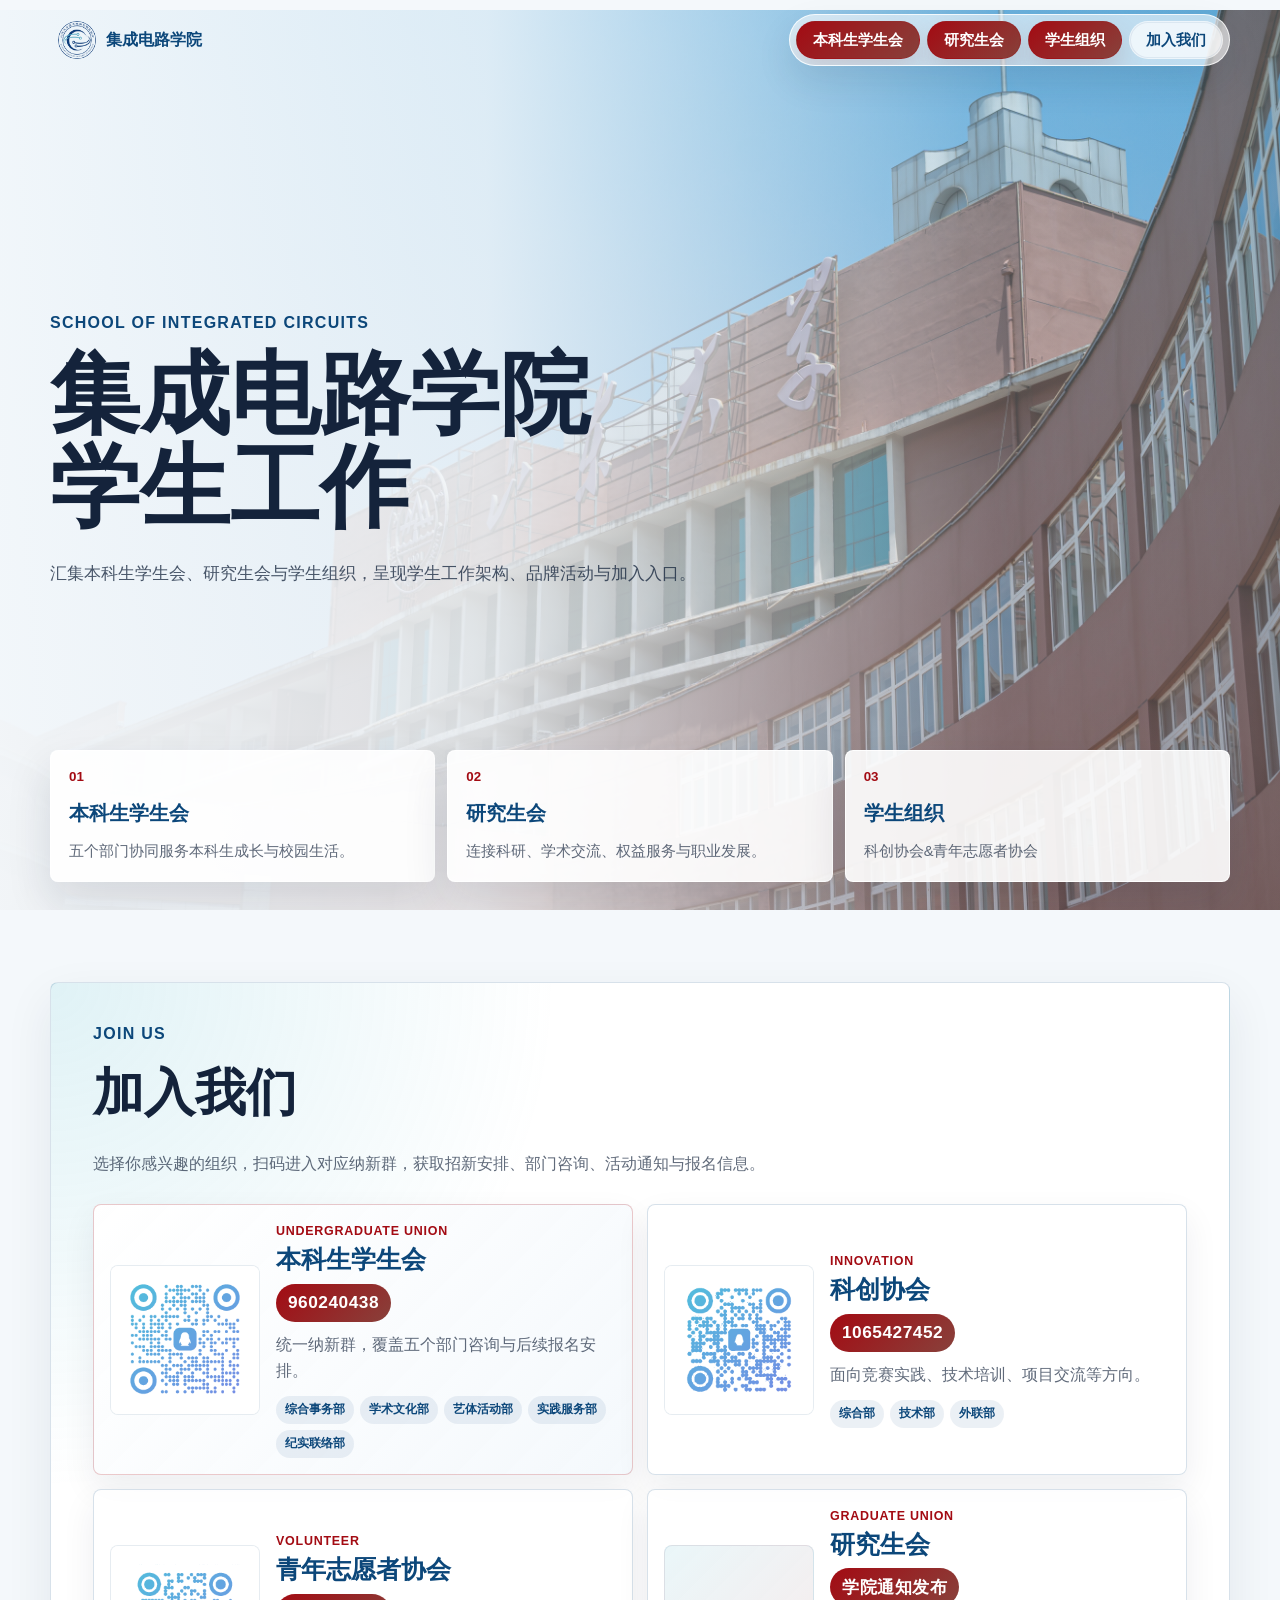
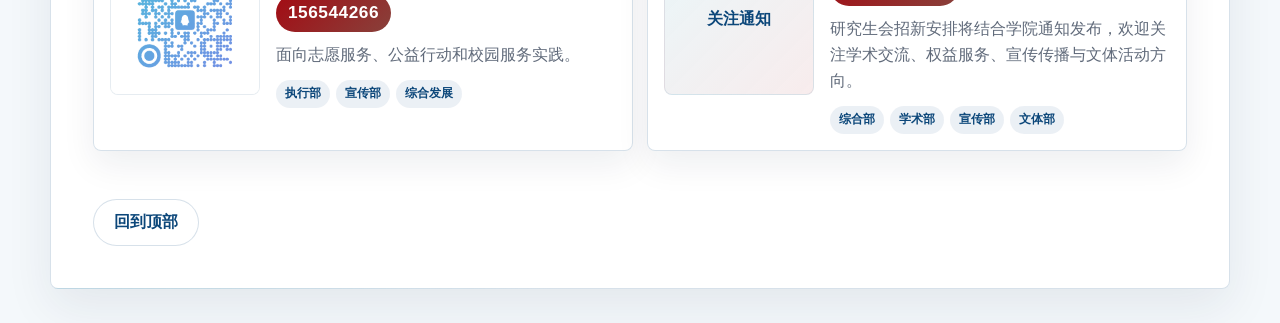
==== index.html @ ff814389 "Add files via upload" ====
<!doctype html>
<html lang="zh-CN">
<head>
  <meta charset="utf-8">
  <meta name="viewport" content="width=device-width, initial-scale=1">
  <title>集成电路学院学生工作</title>
  <meta name="description" content="山东大学集成电路学院学生工作展示门户">
  <script>
    if (new URLSearchParams(location.search).get("skipIntro") === "1") {
      document.documentElement.classList.add("skip-intro");
    }
  </script>
  <link rel="stylesheet" href="assets/site.css">
</head>
<body>
  <div class="intro-screen" aria-hidden="true">
    <div class="intro-mark">
      <img src="assets/union-emblem.png" alt="">
      <strong>集成电路学院学生工作</strong>
      <div class="scan-line"></div>
    </div>
  </div>

  <nav class="site-nav" aria-label="页面导航">
    <a class="brand" href="index.html">
      <img src="assets/union-emblem.png" alt="">
      <span>集成电路学院</span>
    </a>
    <div class="nav-links">
      <a href="undergraduate.html">本科生学生会</a>
      <a href="graduate.html">研究生会</a>
      <a href="organizations.html">学生组织</a>
      <a href="#join-home">加入我们</a>
    </div>
  </nav>

  <main>
    <section class="hero" id="top">
      <div class="hero-bg" aria-hidden="true">
        <img src="assets/hero-building.jpg" alt="">
      </div>
      <div class="hero-inner">
        <p class="intro-tag">School of Integrated Circuits</p>
        <h1 class="hero-title">
          <span>集成电路学院</span>
          <span>学生工作</span>
        </h1>
        <p class="hero-copy">汇集本科生学生会、研究生会与学生组织，呈现学生工作架构、品牌活动与加入入口。</p>
      </div>

      <div class="portal-grid portal-grid-three" aria-label="三个入口">
        <a class="portal-card" href="undergraduate.html">
          <small>01</small>
          <strong>本科生学生会</strong>
          <p>五个部门协同服务本科生成长与校园生活。</p>
        </a>
        <a class="portal-card" href="graduate.html">
          <small>02</small>
          <strong>研究生会</strong>
          <p>连接科研、学术交流、权益服务与职业发展。</p>
        </a>
        <a class="portal-card" href="organizations.html">
          <small>03</small>
          <strong>学生组织</strong>
          <p>科创协会&amp;青年志愿者协会</p>
        </a>
      </div>
    </section>

    <section class="section home-join" id="join-home">
      <div class="wide-panel join-hub">
        <div class="join-hub-head">
          <p class="intro-tag">Join Us</p>
          <h2>加入我们</h2>
          <p>选择你感兴趣的组织，扫码进入对应纳新群，获取招新安排、部门咨询、活动通知与报名信息。</p>
        </div>
        <div class="join-directory" aria-label="纳新入口">
          <article class="join-org-card featured">
            <div class="join-qr">
            <img src="assets/qr/undergraduate-union.png" alt="本科生学生会纳新群二维码">
            </div>
            <div class="join-info">
              <small>Undergraduate Union</small>
              <h3>本科生学生会</h3>
              <strong>960240438</strong>
              <p>统一纳新群，覆盖五个部门咨询与后续报名安排。</p>
              <div class="join-tags"><span>综合事务部</span><span>学术文化部</span><span>艺体活动部</span><span>实践服务部</span><span>纪实联络部</span></div>
            </div>
          </article>
          <article class="join-org-card">
            <div class="join-qr">
              <img src="assets/qr/innovation.png" alt="科创协会纳新群二维码">
            </div>
            <div class="join-info">
              <small>Innovation</small>
              <h3>科创协会</h3>
              <strong>1065427452</strong>
              <p>面向竞赛实践、技术培训、项目交流等方向。</p>
              <div class="join-tags"><span>综合部</span><span>技术部</span><span>外联部</span></div>
            </div>
          </article>
          <article class="join-org-card">
            <div class="join-qr">
              <img src="assets/qr/volunteer.png" alt="青志协纳新群二维码">
            </div>
            <div class="join-info">
              <small>Volunteer</small>
              <h3>青年志愿者协会</h3>
              <strong>156544266</strong>
              <p>面向志愿服务、公益行动和校园服务实践。</p>
              <div class="join-tags"><span>执行部</span><span>宣传部</span><span>综合发展</span></div>
            </div>
          </article>
          <article class="join-org-card pending">
            <div class="join-placeholder">关注通知</div>
            <div class="join-info">
              <small>Graduate Union</small>
              <h3>研究生会</h3>
              <strong>学院通知发布</strong>
              <p>研究生会招新安排将结合学院通知发布，欢迎关注学术交流、权益服务、宣传传播与文体活动方向。</p>
              <div class="join-tags"><span>综合部</span><span>学术部</span><span>宣传部</span><span>文体部</span></div>
            </div>
          </article>
          </div>
        <div class="button-row">
          <a class="button secondary" href="#top">回到顶部</a>
        </div>
      </div>
    </section>
  </main>

  <script src="assets/site.js"></script>
</body>
</html>
---- assets/site.css ----
:root {
  --bg: #f4f8fb;
  --text: #14233b;
  --muted: rgba(20, 35, 59, 0.68);
  --blue: #0c477a;
  --cyan: #51b7cc;
  --red: #a30b13;
  --brick: #88413b;
  --paper: rgba(255, 255, 255, 0.94);
  --line: rgba(12, 71, 122, 0.16);
  --shadow: 0 24px 70px rgba(20, 35, 59, 0.14);
}

* { box-sizing: border-box; }
html { scroll-behavior: smooth; }
body {
  margin: 0;
  background: var(--bg);
  color: var(--text);
  font-family: "Microsoft YaHei", "PingFang SC", Arial, sans-serif;
}
a { color: inherit; text-decoration: none; }
img { display: block; max-width: 100%; }
h1, h2, h3, p { margin-top: 0; }

.site-nav {
  position: sticky;
  top: 0;
  z-index: 20;
  display: flex;
  align-items: center;
  justify-content: space-between;
  gap: 18px;
  width: min(1180px, calc(100% - 36px));
  margin: 0 auto;
  padding: 14px 0;
}

.brand {
  display: inline-flex;
  align-items: center;
  gap: 10px;
  min-height: 48px;
  border-radius: 999px;
  padding: 6px 12px 6px 8px;
  font-weight: 900;
  color: var(--blue);
  transition: transform 0.24s ease, background 0.24s ease;
}

.brand:hover {
  transform: translateY(-1px);
  background: rgba(255, 255, 255, 0.62);
}

.brand img {
  width: 38px;
  height: 38px;
  object-fit: contain;
  border-radius: 50%;
}

.nav-links {
  display: flex;
  align-items: center;
  gap: 7px;
  overflow-x: auto;
  border-radius: 999px;
  padding: 6px;
  background: rgba(255, 255, 255, 0.58);
  border: 1px solid rgba(255, 255, 255, 0.78);
  box-shadow: 0 16px 36px rgba(20, 35, 59, 0.1);
}

.nav-links a {
  min-height: 38px;
  display: inline-flex;
  align-items: center;
  justify-content: center;
  border: 1px solid transparent;
  border-radius: 999px;
  padding: 8px 16px;
  background: rgba(255, 255, 255, 0.72);
  color: var(--blue);
  font-size: 0.92rem;
  font-weight: 900;
  white-space: nowrap;
  box-shadow: inset 0 0 0 1px rgba(12, 71, 122, 0.08);
  transition: transform 0.22s ease, box-shadow 0.22s ease, background 0.22s ease, color 0.22s ease;
}

.nav-links a:nth-child(-n + 3) {
  background: linear-gradient(135deg, var(--red), var(--brick));
  border-color: rgba(163, 11, 19, 0.24);
  color: white;
  box-shadow: 0 12px 24px rgba(136, 65, 59, 0.18);
}

.nav-links a:hover {
  transform: translateY(-2px);
  background: white;
  box-shadow: 0 14px 28px rgba(12, 71, 122, 0.16);
}

.nav-links a:nth-child(-n + 3):hover,
.nav-links a[aria-current="page"] {
  color: white;
  background: linear-gradient(135deg, #b20d16, var(--brick));
  box-shadow: 0 16px 30px rgba(136, 65, 59, 0.28);
}

.nav-links a:active,
.portal-card:active,
.button:active,
.back-home:active {
  transform: translateY(0) scale(0.98);
}

.hero {
  min-height: 100vh;
  position: relative;
  overflow: hidden;
  display: flex;
  align-items: stretch;
  margin-top: -70px;
  padding-top: 70px;
  background: #dbeef8;
}

.hero-bg {
  position: absolute;
  inset: 0;
}

.hero-bg::after {
  content: "";
  position: absolute;
  inset: 0;
  background:
    linear-gradient(90deg, rgba(244, 248, 251, 0.98) 0%, rgba(244, 248, 251, 0.86) 38%, rgba(244, 248, 251, 0.22) 78%),
    linear-gradient(180deg, rgba(81, 183, 204, 0.14), rgba(136, 65, 59, 0.22));
}

.hero-bg img {
  width: 100%;
  height: 100%;
  object-fit: cover;
  object-position: center right;
}

.hero-inner {
  width: min(1180px, calc(100% - 36px));
  margin: 0 auto;
  position: relative;
  z-index: 2;
  display: grid;
  align-content: center;
  padding: 78px 0 130px;
}

.intro-tag {
  margin-bottom: 16px;
  color: var(--blue);
  font-weight: 900;
  letter-spacing: 0.08em;
  text-transform: uppercase;
}

.hero-title {
  max-width: 880px;
  margin-bottom: 24px;
  font-size: clamp(3rem, 7vw, 6.8rem);
  line-height: 1.04;
  letter-spacing: 0;
}

.hero-title span { display: block; }

.hero-copy {
  max-width: 650px;
  margin-bottom: 34px;
  color: rgba(20, 35, 59, 0.76);
  font-size: 1.08rem;
  line-height: 1.85;
}

.portal-grid {
  position: absolute;
  left: 50%;
  bottom: 28px;
  z-index: 4;
  width: min(1180px, calc(100% - 36px));
  transform: translateX(-50%);
  display: grid;
  grid-template-columns: repeat(4, minmax(0, 1fr));
  gap: 12px;
}

.portal-grid-three {
  grid-template-columns: repeat(3, minmax(0, 1fr));
}

.portal-card {
  min-height: 132px;
  display: grid;
  align-content: space-between;
  border-radius: 8px;
  padding: 18px;
  background: rgba(255, 255, 255, 0.9);
  border: 1px solid rgba(255, 255, 255, 0.94);
  box-shadow: 0 20px 46px rgba(20, 35, 59, 0.12);
  transition: transform 0.26s ease, box-shadow 0.26s ease, background 0.26s ease, border-color 0.26s ease;
}

.portal-card:hover {
  transform: translateY(-5px);
  background: white;
  border-color: rgba(163, 11, 19, 0.18);
  box-shadow: 0 26px 58px rgba(12, 71, 122, 0.18);
}

.portal-card small {
  color: var(--red);
  font-weight: 900;
}

.portal-card strong {
  display: block;
  margin: 10px 0 8px;
  color: var(--blue);
  font-size: 1.25rem;
}

.portal-card p {
  margin: 0;
  color: var(--muted);
  font-size: 0.92rem;
  line-height: 1.55;
}

.intro-screen {
  position: fixed;
  inset: 0;
  z-index: 50;
  display: grid;
  place-items: center;
  background: #0d223b;
  color: white;
  animation: introOut 0.72s ease 1.72s forwards;
}

.intro-mark {
  display: grid;
  justify-items: center;
  gap: 18px;
  animation: introRise 1.35s cubic-bezier(.2, .8, .2, 1) both;
}

.intro-mark img {
  width: 86px;
  height: 86px;
  object-fit: contain;
  border-radius: 50%;
  background: white;
}

.intro-mark strong {
  font-size: clamp(1.7rem, 5vw, 3rem);
  letter-spacing: 0;
}

.scan-line {
  width: min(420px, 70vw);
  height: 2px;
  overflow: hidden;
  background: rgba(255, 255, 255, 0.14);
}

.scan-line::after {
  content: "";
  display: block;
  width: 42%;
  height: 100%;
  background: linear-gradient(90deg, transparent, var(--cyan), transparent);
  animation: scan 1.08s ease-in-out infinite;
}

.skip-intro .intro-screen {
  display: none;
}

.page-actions {
  margin-bottom: 24px;
}

.back-home {
  min-height: 42px;
  display: inline-flex;
  align-items: center;
  justify-content: center;
  border-radius: 999px;
  padding: 10px 18px;
  background: linear-gradient(135deg, var(--red), var(--brick));
  color: white;
  font-weight: 900;
  box-shadow: 0 16px 32px rgba(136, 65, 59, 0.2);
  transition: transform 0.22s ease, box-shadow 0.22s ease;
}

.back-home:hover {
  transform: translateY(-2px);
  box-shadow: 0 18px 36px rgba(136, 65, 59, 0.28);
}

@keyframes introRise {
  from { opacity: 0; transform: translateY(18px) scale(0.98); }
  to { opacity: 1; transform: translateY(0) scale(1); }
}

@keyframes introOut {
  to { opacity: 0; visibility: hidden; pointer-events: none; }
}

@keyframes scan {
  from { transform: translateX(-100%); }
  to { transform: translateX(260%); }
}

.page-hero {
  width: min(1180px, calc(100% - 36px));
  margin: 38px auto 0;
  padding: 70px 0 44px;
}

.page-hero h1 {
  max-width: 900px;
  margin-bottom: 18px;
  font-size: clamp(2.5rem, 6vw, 5.2rem);
  line-height: 1.08;
}

.page-hero p {
  max-width: 760px;
  color: var(--muted);
  font-size: 1.08rem;
  line-height: 1.85;
}

.section {
  width: min(1180px, calc(100% - 36px));
  margin: 0 auto;
  padding: 34px 0;
}

.section h2 {
  margin-bottom: 22px;
  font-size: clamp(1.8rem, 4vw, 3.2rem);
}

.card-grid {
  display: grid;
  grid-template-columns: repeat(3, minmax(0, 1fr));
  gap: 16px;
}

.info-card, .wide-panel {
  border-radius: 8px;
  border: 1px solid var(--line);
  background: var(--paper);
  box-shadow: 0 18px 48px rgba(20, 35, 59, 0.08);
}

.info-card {
  min-height: 180px;
  padding: 22px;
}

.info-card small {
  color: var(--red);
  font-weight: 900;
}

.info-card h3 {
  margin: 10px 0 12px;
  color: var(--blue);
  font-size: 1.35rem;
}

.info-card p {
  margin-bottom: 0;
  color: var(--muted);
  line-height: 1.75;
}

.wide-panel {
  padding: clamp(24px, 4vw, 42px);
}

.home-join {
  scroll-margin-top: 86px;
  padding-top: 72px;
}

.home-join .wide-panel {
  background:
    radial-gradient(circle at top left, rgba(81, 183, 204, 0.18), transparent 34%),
    var(--paper);
}

.join-card-list {
  margin-top: 22px;
  display: grid;
  grid-template-columns: repeat(3, minmax(0, 1fr));
  gap: 12px;
}

.mini-join-card {
  min-height: 116px;
  display: grid;
  gap: 7px;
  border-radius: 8px;
  padding: 16px;
  background: rgba(255, 255, 255, 0.72);
  border: 1px solid var(--line);
}

.mini-join-card small {
  color: var(--red);
  font-weight: 900;
}

.mini-join-card strong {
  color: var(--blue);
  font-size: 1.32rem;
}

.mini-join-card span {
  color: var(--muted);
  line-height: 1.55;
}

.film-placeholder {
  margin-top: 18px;
  padding: 38px 18px;
  border-radius: 8px;
  background:
    radial-gradient(circle, rgba(255,255,255,.92) 0 4px, transparent 4.5px) 0 12px / 28px 16px repeat-x,
    radial-gradient(circle, rgba(255,255,255,.92) 0 4px, transparent 4.5px) 0 calc(100% - 12px) / 28px 16px repeat-x,
    #111827;
  display: grid;
  grid-template-columns: repeat(3, minmax(0, 1fr));
  gap: 14px;
}

.film-frame {
  aspect-ratio: 4 / 3;
  border-radius: 6px;
  border: 5px solid white;
  background:
    linear-gradient(135deg, rgba(81, 183, 204, .28), rgba(163, 11, 19, .18)),
    #dceaf2;
  display: grid;
  place-items: center;
  color: var(--blue);
  font-weight: 900;
}

.join-layout {
  display: grid;
  grid-template-columns: minmax(0, 1fr) 320px;
  gap: 24px;
  align-items: center;
}

.qr-stack {
  display: grid;
  grid-template-columns: 1fr;
  gap: 12px;
}

.qr-stack .qr-box {
  padding: 14px;
}

.qr-stack .qr-box img {
  max-height: 190px;
}

.join-hub {
  display: grid;
  gap: 26px;
  background:
    radial-gradient(circle at top left, rgba(81, 183, 204, 0.2), transparent 34%),
    radial-gradient(circle at bottom right, rgba(163, 11, 19, 0.08), transparent 30%),
    var(--paper);
}

.join-hub-head {
  max-width: 780px;
}

.join-hub-head p:last-child {
  margin-bottom: 0;
  color: var(--muted);
  line-height: 1.78;
}

.join-directory {
  display: grid;
  grid-template-columns: repeat(2, minmax(0, 1fr));
  gap: 14px;
}

.join-org-card {
  display: grid;
  grid-template-columns: 150px minmax(0, 1fr);
  gap: 16px;
  align-items: center;
  min-height: 198px;
  border-radius: 8px;
  padding: 16px;
  background: rgba(255, 255, 255, 0.78);
  border: 1px solid var(--line);
  box-shadow: 0 14px 34px rgba(20, 35, 59, 0.07);
  transition: transform 0.24s ease, box-shadow 0.24s ease, border-color 0.24s ease, background 0.24s ease;
}

.join-org-card:hover {
  transform: translateY(-3px);
  background: white;
  border-color: rgba(81, 183, 204, 0.35);
  box-shadow: 0 22px 46px rgba(12, 71, 122, 0.13);
}

.join-org-card.featured {
  background:
    linear-gradient(135deg, rgba(255, 255, 255, 0.92), rgba(243, 248, 252, 0.86)),
    white;
  border-color: rgba(163, 11, 19, 0.22);
}

.join-qr,
.join-placeholder {
  width: 150px;
  aspect-ratio: 1;
  display: grid;
  place-items: center;
  border-radius: 8px;
  background: white;
  border: 1px solid rgba(12, 71, 122, 0.1);
  overflow: hidden;
}

.join-qr img {
  width: 100%;
  height: 100%;
  object-fit: contain;
}

.join-placeholder {
  color: var(--blue);
  font-weight: 900;
  background:
    linear-gradient(135deg, rgba(81, 183, 204, 0.12), rgba(163, 11, 19, 0.08)),
    white;
}

.join-info {
  min-width: 0;
}

.join-info small {
  color: var(--red);
  font-size: 0.78rem;
  font-weight: 900;
  letter-spacing: 0.06em;
  text-transform: uppercase;
}

.join-info h3 {
  margin: 6px 0 8px;
  color: var(--blue);
  font-size: clamp(1.2rem, 2vw, 1.55rem);
  line-height: 1.22;
}

.join-info strong {
  display: inline-flex;
  align-items: center;
  min-height: 38px;
  margin-bottom: 10px;
  border-radius: 999px;
  padding: 7px 12px;
  background: linear-gradient(135deg, var(--red), var(--brick));
  color: white;
  font-size: 1.08rem;
  letter-spacing: 0.03em;
}

.join-info p {
  margin-bottom: 12px;
  color: var(--muted);
  line-height: 1.62;
}

.join-tags {
  display: flex;
  flex-wrap: wrap;
  gap: 6px;
}

.join-tags span {
  min-height: 28px;
  display: inline-flex;
  align-items: center;
  border-radius: 999px;
  padding: 5px 9px;
  background: rgba(12, 71, 122, 0.08);
  color: var(--blue);
  font-size: 0.78rem;
  font-weight: 900;
}

.sub-join {
  display: grid;
  grid-template-columns: minmax(0, 1fr) 260px;
  gap: 24px;
  align-items: center;
  background:
    radial-gradient(circle at top right, rgba(163, 11, 19, 0.09), transparent 35%),
    var(--paper);
}

.qr-box {
  padding: 18px;
  border-radius: 8px;
  background: white;
  border: 1px solid var(--line);
  text-align: center;
}

.qr-box img {
  width: 100%;
  aspect-ratio: 1;
  object-fit: contain;
}

.qr-box.compact {
  max-width: 260px;
  justify-self: end;
}

.placeholder-join {
  min-height: 180px;
  border-radius: 8px;
  border: 1px dashed rgba(12, 71, 122, 0.28);
  background:
    linear-gradient(135deg, rgba(81, 183, 204, 0.14), rgba(163, 11, 19, 0.09)),
    rgba(255, 255, 255, 0.72);
  display: grid;
  place-items: center;
  color: var(--blue);
  text-align: center;
  font-size: 1.22rem;
  font-weight: 900;
  line-height: 1.7;
}

.button-row {
  margin-top: 22px;
  display: flex;
  flex-wrap: wrap;
  gap: 12px;
}

.button {
  min-height: 46px;
  display: inline-flex;
  align-items: center;
  justify-content: center;
  border-radius: 999px;
  padding: 12px 20px;
  background: linear-gradient(135deg, var(--red), var(--brick));
  color: white;
  font-weight: 900;
  box-shadow: 0 16px 32px rgba(136, 65, 59, 0.24);
  transition: transform 0.22s ease, box-shadow 0.22s ease, background 0.22s ease;
}

.button:hover {
  transform: translateY(-2px);
  box-shadow: 0 20px 38px rgba(136, 65, 59, 0.28);
}

.button.secondary {
  background: white;
  color: var(--blue);
  border: 1px solid var(--line);
  box-shadow: none;
}

.dept-stack {
  display: grid;
  gap: 22px;
}

.department-detail {
  content-visibility: auto;
  contain-intrinsic-size: 560px;
  display: grid;
  grid-template-columns: minmax(0, 0.92fr) minmax(340px, 1fr);
  gap: clamp(20px, 3vw, 32px);
  align-items: center;
  border-radius: 8px;
  border: 1px solid var(--line);
  background:
    linear-gradient(135deg, rgba(255, 255, 255, 0.96), rgba(244, 248, 251, 0.88)),
    var(--paper);
  box-shadow: 0 20px 52px rgba(20, 35, 59, 0.08);
  padding: clamp(22px, 4vw, 36px);
}

.detail-copy small,
.org-body small {
  color: var(--red);
  font-weight: 900;
  letter-spacing: 0.06em;
  text-transform: uppercase;
}

.detail-copy h3,
.org-body h3 {
  margin: 10px 0 14px;
  color: var(--blue);
  font-size: clamp(1.8rem, 3vw, 2.6rem);
  line-height: 1.14;
}

.lead-text {
  color: var(--red);
  font-weight: 900;
  line-height: 1.7;
}

.detail-copy p,
.org-body p,
.org-section-list p {
  color: var(--muted);
  line-height: 1.78;
}

.tag-row {
  display: flex;
  flex-wrap: wrap;
  gap: 8px;
  margin-top: 18px;
}

.tag-row span {
  display: inline-flex;
  align-items: center;
  min-height: 34px;
  border-radius: 999px;
  padding: 6px 12px;
  background: rgba(12, 71, 122, 0.08);
  color: var(--blue);
  font-size: 0.88rem;
  font-weight: 900;
}

.quick-dept-nav {
  position: sticky;
  top: 82px;
  z-index: 12;
  display: flex;
  gap: 10px;
  overflow-x: auto;
  margin-bottom: 24px;
  border-radius: 999px;
  padding: 8px;
  background: rgba(255, 255, 255, 0.74);
  border: 1px solid rgba(255, 255, 255, 0.9);
  box-shadow: 0 14px 32px rgba(20, 35, 59, 0.08);
}

.quick-dept-nav a {
  min-height: 38px;
  display: inline-flex;
  align-items: center;
  justify-content: center;
  flex: 0 0 auto;
  border-radius: 999px;
  padding: 8px 15px;
  color: var(--blue);
  background: white;
  border: 1px solid var(--line);
  font-weight: 900;
  transition: transform 0.22s ease, color 0.22s ease, background 0.22s ease, box-shadow 0.22s ease;
}

.quick-dept-nav a:hover {
  transform: translateY(-2px);
  color: white;
  background: linear-gradient(135deg, var(--red), var(--brick));
  box-shadow: 0 14px 28px rgba(136, 65, 59, 0.2);
}

.undergrad-stack {
  gap: 28px;
}

.undergrad-dept {
  grid-template-columns: minmax(280px, 0.78fr) minmax(0, 1.22fr);
  scroll-margin-top: 140px;
}

.filmstrip {
  position: relative;
  overflow: hidden;
  min-height: 306px;
  border-radius: 8px;
  padding: 34px 0;
  background:
    radial-gradient(circle, rgba(255, 255, 255, 0.95) 0 4px, transparent 4.6px) 10px 12px / 30px 16px repeat-x,
    radial-gradient(circle, rgba(255, 255, 255, 0.95) 0 4px, transparent 4.6px) 10px calc(100% - 12px) / 30px 16px repeat-x,
    linear-gradient(135deg, #111827, #1f2937);
  box-shadow: inset 0 0 0 1px rgba(255, 255, 255, 0.08), 0 18px 42px rgba(20, 35, 59, 0.14);
}

.filmstrip::after {
  content: "";
  position: absolute;
  inset: 24px 0;
  pointer-events: none;
  background:
    linear-gradient(90deg, rgba(17, 24, 39, 0.96), transparent 12%, transparent 88%, rgba(17, 24, 39, 0.96)),
    linear-gradient(180deg, rgba(255, 255, 255, 0.08), transparent 22%, transparent 78%, rgba(0, 0, 0, 0.18));
}

.filmstrip:hover {
  box-shadow: inset 0 0 0 1px rgba(81, 183, 204, 0.22), 0 24px 56px rgba(12, 71, 122, 0.2);
}

.film-reel {
  display: flex;
  gap: 16px;
  align-items: center;
  will-change: transform;
  transition: transform 0.72s cubic-bezier(0.22, 1, 0.36, 1);
}

.film-reel.no-transition {
  transition: none;
}

.film-slide {
  flex: 0 0 clamp(230px, 34vw, 390px);
  height: 236px;
  margin: 0;
  border-radius: 6px;
  padding: 8px;
  background: white;
  box-shadow: 0 12px 26px rgba(0, 0, 0, 0.28);
  transform: translateY(0) scale(1);
  transition: transform 0.34s ease, filter 0.34s ease, box-shadow 0.34s ease;
}

.film-slide img {
  width: 100%;
  height: 100%;
  border-radius: 4px;
  object-fit: cover;
}

.filmstrip:hover .film-slide {
  filter: saturate(0.96) brightness(0.9);
}

.filmstrip:hover .film-slide:hover {
  position: relative;
  z-index: 2;
  transform: translateY(-8px) scale(1.025);
  filter: saturate(1.08) brightness(1.04);
  box-shadow: 0 18px 34px rgba(0, 0, 0, 0.36);
}

.photo-carousel {
  --slide-width: min(68%, 430px);
  --reel-a: #183d56;
  --reel-b: #285f70;
  --reel-glow: rgba(81, 183, 204, 0.2);
  --reel-hole: rgba(246, 251, 252, 0.9);
  min-width: 0;
  align-self: center;
  position: relative;
  border-radius: 8px;
  background:
    radial-gradient(circle at top left, var(--reel-glow), transparent 34%),
    linear-gradient(90deg, rgba(255, 255, 255, 0.1), transparent 18%, transparent 82%, rgba(255, 255, 255, 0.1)),
    linear-gradient(135deg, var(--reel-a), var(--reel-b));
  border: 1px solid rgba(12, 71, 122, 0.14);
  box-shadow:
    inset 0 0 0 1px rgba(255, 255, 255, 0.14),
    0 18px 44px rgba(20, 35, 59, 0.14);
  overflow: hidden;
  perspective: 1200px;
  touch-action: pan-y;
  contain: layout paint;
}

.graduate-carousel {
  --slide-width: min(70%, 440px);
}

.graduate-carousel-blue {
  --reel-a: #1f4562;
  --reel-b: #56758a;
  --reel-glow: rgba(181, 218, 229, 0.22);
}

.graduate-carousel-cyan {
  --reel-a: #1d4f63;
  --reel-b: #4b8b92;
  --reel-glow: rgba(122, 211, 218, 0.2);
}

.graduate-carousel-rose {
  --reel-a: #4b3a4a;
  --reel-b: #8a6870;
  --reel-glow: rgba(190, 141, 153, 0.22);
}

.graduate-carousel-red {
  --reel-a: #55373a;
  --reel-b: #8d5c58;
  --reel-glow: rgba(185, 110, 105, 0.2);
}

.organization-stack {
  gap: 28px;
}

.organization-dept {
  grid-template-columns: minmax(300px, 0.86fr) minmax(0, 1.14fr);
  scroll-margin-top: 140px;
}

.organization-carousel {
  --slide-width: min(70%, 420px);
}

.organization-carousel-innovation {
  --reel-a: #1f4b5c;
  --reel-b: #557987;
  --reel-glow: rgba(96, 205, 217, 0.2);
}

.organization-carousel-volunteer {
  --reel-a: #294863;
  --reel-b: #5a7e8b;
  --reel-glow: rgba(120, 202, 216, 0.2);
}

.photo-carousel::before,
.photo-carousel::after {
  content: "";
  position: absolute;
  left: 0;
  right: 0;
  height: 18px;
  z-index: 3;
  pointer-events: none;
  background:
    radial-gradient(circle, var(--reel-hole) 0 4px, transparent 4.5px) 0 50% / 28px 16px repeat-x,
    linear-gradient(90deg, rgba(255, 255, 255, 0.12), rgba(255, 255, 255, 0.04));
  opacity: 0.82;
}

.photo-carousel::before {
  top: 10px;
}

.photo-carousel::after {
  bottom: 10px;
}

.carousel-track {
  display: grid;
  grid-template-areas: "stage";
  place-items: center;
  padding: 52px 18px;
  overflow: hidden;
  cursor: default;
  touch-action: pan-y;
  user-select: none;
  background:
    linear-gradient(180deg, rgba(255, 255, 255, 0.11), transparent 22%, transparent 78%, rgba(0, 0, 0, 0.08));
}

.carousel-track::before {
  content: "";
  grid-area: stage;
  width: var(--slide-width);
  aspect-ratio: 4 / 3;
  pointer-events: none;
}

.photo-carousel:hover .carousel-track {
  cursor: ew-resize;
}

.slide {
  grid-area: stage;
  width: var(--slide-width);
  aspect-ratio: 4 / 3;
  overflow: hidden;
  border-radius: 6px;
  background: #dceaf2;
  border: 5px solid rgba(255, 255, 255, 0.9);
  box-shadow:
    0 10px 20px rgba(20, 35, 59, 0.22),
    inset 0 0 0 1px rgba(0, 0, 0, 0.1);
  opacity: 0;
  pointer-events: none;
  visibility: hidden;
  transform: translateY(10px) scale(0.78);
  transition: transform 0.46s ease, box-shadow 0.46s ease, opacity 0.46s ease, visibility 0.46s ease;
  touch-action: pan-y;
  will-change: transform, opacity;
  backface-visibility: hidden;
  contain: paint;
}

.slide img {
  width: 100%;
  height: 100%;
  object-fit: cover;
  transform: scale(1.01);
  transition: transform 0.65s ease;
}

.org-text-slide,
.org-qr-slide {
  display: grid;
  place-items: center;
  align-content: center;
  gap: 12px;
  padding: 28px;
  text-align: center;
  background:
    radial-gradient(circle at top left, rgba(81, 183, 204, 0.18), transparent 34%),
    linear-gradient(135deg, #f8fcfd, #eef6f8);
  color: var(--text);
}

.org-text-slide strong,
.org-qr-slide strong {
  color: var(--blue);
  font-size: clamp(1.35rem, 2.5vw, 2rem);
  line-height: 1.2;
}

.org-text-slide span {
  max-width: 320px;
  color: var(--muted);
  line-height: 1.7;
}

.org-qr-slide img {
  width: min(62%, 220px);
  height: auto;
  aspect-ratio: 1;
  object-fit: contain;
  padding: 8px;
  border-radius: 8px;
  background: white;
  border: 1px solid rgba(12, 71, 122, 0.08);
  transform: none;
}

.org-qr-slide span {
  display: inline-flex;
  align-items: center;
  min-height: 36px;
  border-radius: 999px;
  padding: 7px 13px;
  background: linear-gradient(135deg, var(--red), var(--brick));
  color: white;
  font-weight: 900;
}

.slide.is-neighbor {
  opacity: 0.68;
  pointer-events: auto;
  visibility: visible;
  z-index: 1;
}

.slide.is-prev {
  transform: translateX(-58%) translateY(4px) scale(0.86);
}

.slide.is-next {
  transform: translateX(58%) translateY(4px) scale(0.86);
}

.slide.is-active {
  opacity: 1;
  pointer-events: auto;
  visibility: visible;
  transform: translateY(-2px) scale(1);
  box-shadow:
    0 20px 36px rgba(20, 35, 59, 0.28),
    0 0 0 1px rgba(81, 183, 204, 0.32),
    inset 0 0 0 1px rgba(0, 0, 0, 0.08);
  z-index: 2;
}

.photo-carousel.is-paused .slide:not(.is-active):not(.is-neighbor) {
  opacity: 0.24;
}

.photo-carousel.is-paused .slide:hover {
  transform: translateY(-8px) scale(0.92);
  opacity: 0.82;
  box-shadow:
    0 18px 30px rgba(20, 35, 59, 0.28),
    0 0 0 1px rgba(81, 183, 204, 0.28);
}

.photo-carousel.is-paused .slide.is-active:hover {
  transform: translateY(-10px) scale(1.035);
  opacity: 1;
}

.photo-carousel.is-paused .slide.is-prev:hover {
  transform: translateX(-58%) translateY(-8px) scale(0.9);
}

.photo-carousel.is-paused .slide.is-next:hover {
  transform: translateX(58%) translateY(-8px) scale(0.9);
}

.photo-carousel.is-paused .slide:hover img {
  transform: scale(1.075);
}

.photo-carousel.is-stepping .slide.is-active {
  animation: filmPulse 0.72s cubic-bezier(.2, .8, .2, 1);
}

@keyframes filmPulse {
  0% { transform: translateY(0) scale(1); }
  42% { transform: translateY(-7px) scale(1.02); }
  100% { transform: translateY(-2px) scale(1); }
}

.image-mosaic {
  min-height: 330px;
  display: grid;
  grid-template-columns: 1.15fr 0.85fr;
  grid-template-rows: repeat(2, minmax(130px, 1fr));
  gap: 10px;
}

.image-mosaic img {
  width: 100%;
  height: 100%;
  border-radius: 8px;
  object-fit: cover;
  box-shadow: 0 14px 34px rgba(20, 35, 59, 0.13);
}

.image-mosaic img:first-child {
  grid-row: span 2;
}

.image-mosaic-two {
  grid-template-columns: repeat(2, minmax(0, 1fr));
  grid-template-rows: 1fr;
  min-height: 280px;
}

.image-mosaic-two img:first-child {
  grid-row: auto;
}

.org-detail-grid {
  display: grid;
  gap: 22px;
}

.org-detail-card {
  display: grid;
  grid-template-columns: 280px minmax(0, 1fr) 220px;
  gap: 22px;
  align-items: stretch;
  border-radius: 8px;
  border: 1px solid var(--line);
  background: var(--paper);
  box-shadow: 0 20px 52px rgba(20, 35, 59, 0.08);
  padding: clamp(18px, 3vw, 26px);
}

.org-cover {
  min-height: 270px;
  overflow: hidden;
  display: grid;
  place-items: center;
  border-radius: 8px;
  background: white;
  border: 1px solid rgba(12, 71, 122, 0.08);
}

.org-cover img {
  width: 100%;
  height: 100%;
  object-fit: cover;
}

.org-cover-gradient {
  align-content: end;
  justify-items: start;
  padding: 24px;
  color: white;
  background:
    linear-gradient(135deg, rgba(12, 71, 122, 0.95), rgba(81, 183, 204, 0.78)),
    #0c477a;
}

.org-cover-gradient strong {
  font-size: 2rem;
  line-height: 1.15;
}

.org-cover-gradient span {
  margin-top: 10px;
  line-height: 1.6;
  opacity: 0.9;
}

.org-section-list {
  display: grid;
  gap: 8px;
  margin-top: 18px;
}

.org-section-list p {
  margin: 0;
  padding-left: 12px;
  border-left: 3px solid rgba(81, 183, 204, 0.35);
}

.org-join-box {
  display: grid;
  align-content: start;
  gap: 10px;
  border-radius: 8px;
  padding: 14px;
  background:
    linear-gradient(180deg, rgba(81, 183, 204, 0.12), rgba(163, 11, 19, 0.08)),
    white;
  border: 1px solid var(--line);
  text-align: center;
}

.org-join-box img {
  width: 100%;
  aspect-ratio: 1;
  object-fit: contain;
  border-radius: 8px;
  background: white;
}

.org-join-box strong {
  color: var(--blue);
  font-size: 1.08rem;
}

.org-join-box span {
  color: var(--red);
  font-size: 1.32rem;
  font-weight: 900;
}

footer {
  width: min(1180px, calc(100% - 36px));
  margin: 30px auto 0;
  padding: 34px 0 46px;
  color: rgba(20, 35, 59, 0.5);
  font-size: 0.92rem;
}

@media (max-width: 900px) {
  .site-nav {
    align-items: flex-start;
    flex-direction: column;
  }

  .hero {
    min-height: auto;
  }

  .hero-inner {
    padding-bottom: 420px;
  }

  .portal-grid {
    grid-template-columns: 1fr 1fr;
  }

  .card-grid {
    grid-template-columns: 1fr;
  }

  .join-layout,
  .sub-join {
    grid-template-columns: 1fr;
  }

  .department-detail,
  .org-detail-card {
    grid-template-columns: 1fr;
  }

  .organization-dept {
    grid-template-columns: 1fr;
  }

  .quick-dept-nav {
    top: 128px;
    border-radius: 8px;
  }

  .image-mosaic {
    min-height: 0;
    grid-template-columns: repeat(2, minmax(0, 1fr));
  }

  .image-mosaic img {
    min-height: 180px;
  }

  .image-mosaic img:first-child {
    grid-row: auto;
  }

  .join-card-list {
    grid-template-columns: 1fr;
  }

  .join-directory {
    grid-template-columns: 1fr;
  }

  .qr-stack {
    grid-template-columns: repeat(3, minmax(0, 1fr));
  }

  .qr-box.compact {
    justify-self: start;
  }

  .org-join-box {
    max-width: 300px;
  }
}

@media (max-width: 560px) {
  .hero-inner, .page-hero, .section, .site-nav, footer {
    width: min(100% - 28px, 1180px);
  }

  .hero-title {
    font-size: clamp(2.45rem, 12vw, 4rem);
  }

  .portal-grid {
    grid-template-columns: 1fr;
  }

  .hero-inner {
    padding-bottom: 650px;
  }

  .film-placeholder {
    grid-template-columns: 1fr;
  }

  .image-mosaic,
  .image-mosaic-two,
  .qr-stack {
    grid-template-columns: 1fr;
  }

  .quick-dept-nav {
    position: static;
    border-radius: 8px;
  }

  .filmstrip {
    min-height: 272px;
  }

  .film-slide {
    flex-basis: min(76vw, 330px);
    height: 206px;
  }

  .photo-carousel {
    --slide-width: 76%;
  }

  .carousel-track {
    padding-top: 46px;
    padding-bottom: 46px;
  }

  .slide {
    border-width: 4px;
  }

  .slide.is-prev {
    transform: translateX(-56%) translateY(4px) scale(0.84);
  }

  .slide.is-next {
    transform: translateX(56%) translateY(4px) scale(0.84);
  }

  .photo-carousel.is-paused .slide.is-prev:hover {
    transform: translateX(-56%) translateY(-8px) scale(0.88);
  }

  .photo-carousel.is-paused .slide.is-next:hover {
    transform: translateX(56%) translateY(-8px) scale(0.88);
  }

  .join-org-card {
    grid-template-columns: 118px minmax(0, 1fr);
    padding: 12px;
  }

  .join-qr,
  .join-placeholder {
    width: 118px;
  }

  .nav-links {
    width: 100%;
    border-radius: 8px;
  }

  .nav-links a {
    padding-inline: 13px;
  }
}
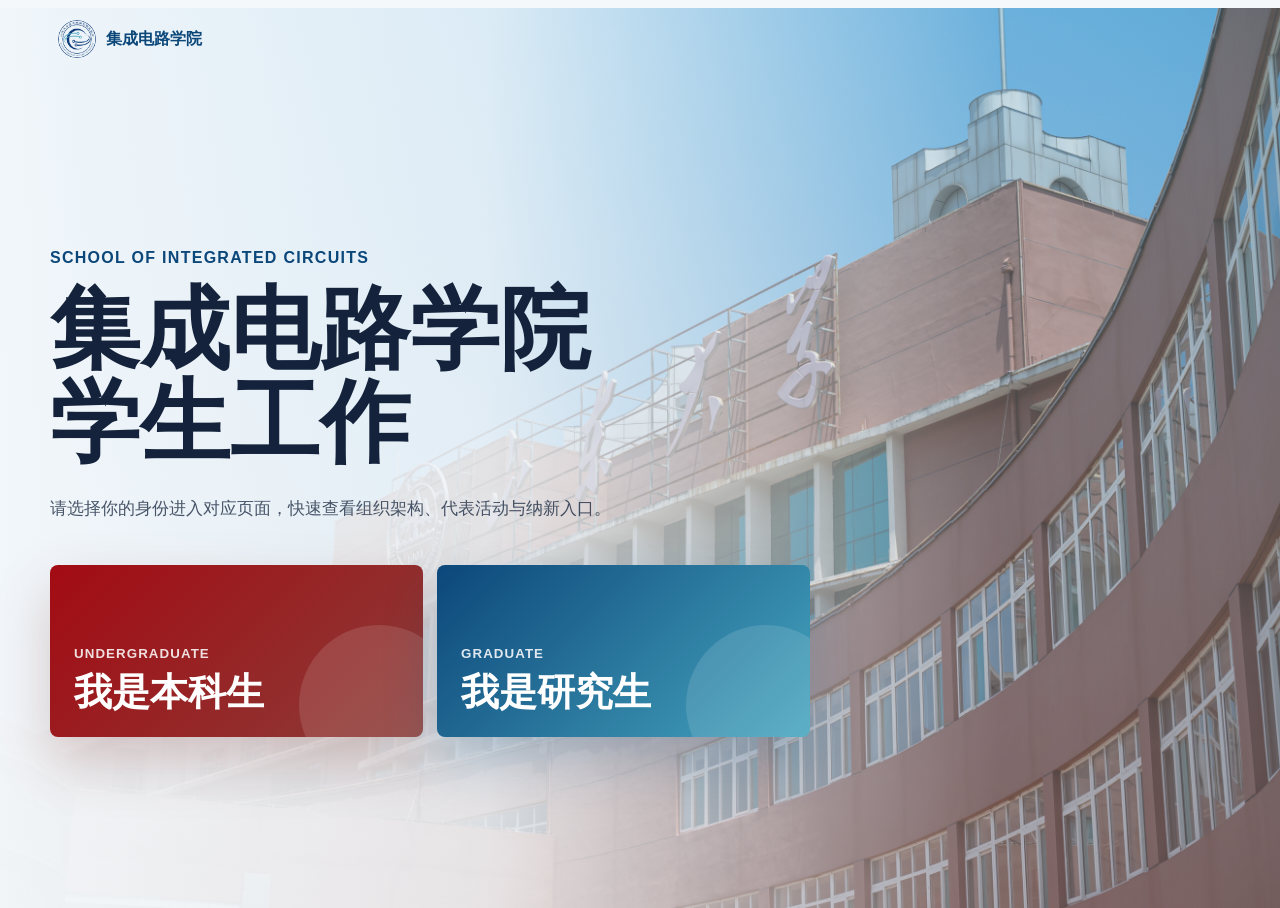
==== commit 1b0cde77: "Add files via upload" ====
--- a/index.html
+++ b/index.html
@@ -4,7 +4,7 @@
   <meta charset="utf-8">
   <meta name="viewport" content="width=device-width, initial-scale=1">
   <title>集成电路学院学生工作</title>
-  <meta name="description" content="山东大学集成电路学院学生工作展示门户">
+  <meta name="description" content="山东大学集成电路学院学生工作身份入口">
   <script>
     if (new URLSearchParams(location.search).get("skipIntro") === "1") {
       document.documentElement.classList.add("skip-intro");
@@ -22,20 +22,14 @@
   </div>
 
   <nav class="site-nav" aria-label="页面导航">
-    <a class="brand" href="index.html">
+    <a class="brand" href="index.html?skipIntro=1">
       <img src="assets/union-emblem.png" alt="">
       <span>集成电路学院</span>
     </a>
-    <div class="nav-links">
-      <a href="undergraduate.html">本科生学生会</a>
-      <a href="graduate.html">研究生会</a>
-      <a href="organizations.html">学生组织</a>
-      <a href="#join-home">加入我们</a>
-    </div>
   </nav>
 
   <main>
-    <section class="hero" id="top">
+    <section class="hero identity-hero entry-hero" id="top">
       <div class="hero-bg" aria-hidden="true">
         <img src="assets/hero-building.jpg" alt="">
       </div>
@@ -45,85 +39,16 @@
           <span>集成电路学院</span>
           <span>学生工作</span>
         </h1>
-        <p class="hero-copy">汇集本科生学生会、研究生会与学生组织，呈现学生工作架构、品牌活动与加入入口。</p>
-      </div>
-
-      <div class="portal-grid portal-grid-three" aria-label="三个入口">
-        <a class="portal-card" href="undergraduate.html">
-          <small>01</small>
-          <strong>本科生学生会</strong>
-          <p>五个部门协同服务本科生成长与校园生活。</p>
-        </a>
-        <a class="portal-card" href="graduate.html">
-          <small>02</small>
-          <strong>研究生会</strong>
-          <p>连接科研、学术交流、权益服务与职业发展。</p>
-        </a>
-        <a class="portal-card" href="organizations.html">
-          <small>03</small>
-          <strong>学生组织</strong>
-          <p>科创协会&amp;青年志愿者协会</p>
-        </a>
-      </div>
-    </section>
-
-    <section class="section home-join" id="join-home">
-      <div class="wide-panel join-hub">
-        <div class="join-hub-head">
-          <p class="intro-tag">Join Us</p>
-          <h2>加入我们</h2>
-          <p>选择你感兴趣的组织，扫码进入对应纳新群，获取招新安排、部门咨询、活动通知与报名信息。</p>
-        </div>
-        <div class="join-directory" aria-label="纳新入口">
-          <article class="join-org-card featured">
-            <div class="join-qr">
-            <img src="assets/qr/undergraduate-union.png" alt="本科生学生会纳新群二维码">
-            </div>
-            <div class="join-info">
-              <small>Undergraduate Union</small>
-              <h3>本科生学生会</h3>
-              <strong>960240438</strong>
-              <p>统一纳新群，覆盖五个部门咨询与后续报名安排。</p>
-              <div class="join-tags"><span>综合事务部</span><span>学术文化部</span><span>艺体活动部</span><span>实践服务部</span><span>纪实联络部</span></div>
-            </div>
-          </article>
-          <article class="join-org-card">
-            <div class="join-qr">
-              <img src="assets/qr/innovation.png" alt="科创协会纳新群二维码">
-            </div>
-            <div class="join-info">
-              <small>Innovation</small>
-              <h3>科创协会</h3>
-              <strong>1065427452</strong>
-              <p>面向竞赛实践、技术培训、项目交流等方向。</p>
-              <div class="join-tags"><span>综合部</span><span>技术部</span><span>外联部</span></div>
-            </div>
-          </article>
-          <article class="join-org-card">
-            <div class="join-qr">
-              <img src="assets/qr/volunteer.png" alt="青志协纳新群二维码">
-            </div>
-            <div class="join-info">
-              <small>Volunteer</small>
-              <h3>青年志愿者协会</h3>
-              <strong>156544266</strong>
-              <p>面向志愿服务、公益行动和校园服务实践。</p>
-              <div class="join-tags"><span>执行部</span><span>宣传部</span><span>综合发展</span></div>
-            </div>
-          </article>
-          <article class="join-org-card pending">
-            <div class="join-placeholder">关注通知</div>
-            <div class="join-info">
-              <small>Graduate Union</small>
-              <h3>研究生会</h3>
-              <strong>学院通知发布</strong>
-              <p>研究生会招新安排将结合学院通知发布，欢迎关注学术交流、权益服务、宣传传播与文体活动方向。</p>
-              <div class="join-tags"><span>综合部</span><span>学术部</span><span>宣传部</span><span>文体部</span></div>
-            </div>
-          </article>
-          </div>
-        <div class="button-row">
-          <a class="button secondary" href="#top">回到顶部</a>
+        <p class="hero-copy">请选择你的身份进入对应页面，快速查看组织架构、代表活动与纳新入口。</p>
+        <div class="identity-actions" aria-label="身份选择">
+          <a class="identity-card" href="undergraduate-home.html">
+            <small>Undergraduate</small>
+            <strong>我是本科生</strong>
+          </a>
+          <a class="identity-card graduate" href="graduate.html">
+            <small>Graduate</small>
+            <strong>我是研究生</strong>
+          </a>
         </div>
       </div>
     </section>
--- a/assets/site.css
+++ b/assets/site.css
@@ -109,6 +109,19 @@
   box-shadow: 0 16px 30px rgba(136, 65, 59, 0.28);
 }
 
+.nav-links-graduate a:nth-child(3) {
+  background: rgba(255, 255, 255, 0.72);
+  border-color: transparent;
+  color: var(--blue);
+  box-shadow: inset 0 0 0 1px rgba(12, 71, 122, 0.08);
+}
+
+.nav-links-graduate a:nth-child(3):hover {
+  background: white;
+  color: var(--blue);
+  box-shadow: 0 14px 28px rgba(12, 71, 122, 0.16);
+}
+
 .nav-links a:active,
 .portal-card:active,
 .button:active,
@@ -184,6 +197,75 @@
   line-height: 1.85;
 }
 
+.entry-hero .hero-inner {
+  padding-bottom: 78px;
+}
+
+.identity-actions {
+  width: min(760px, 100%);
+  display: grid;
+  grid-template-columns: repeat(2, minmax(0, 1fr));
+  gap: 14px;
+  margin-top: 6px;
+}
+
+.identity-card {
+  min-height: 172px;
+  display: grid;
+  align-content: end;
+  gap: 10px;
+  border-radius: 8px;
+  padding: 24px;
+  color: white;
+  background:
+    linear-gradient(135deg, rgba(163, 11, 19, 0.96), rgba(136, 65, 59, 0.92)),
+    var(--red);
+  box-shadow: 0 24px 54px rgba(136, 65, 59, 0.26);
+  position: relative;
+  overflow: hidden;
+  transition: transform 0.26s ease, box-shadow 0.26s ease, filter 0.26s ease;
+}
+
+.identity-card::after {
+  content: "";
+  position: absolute;
+  inset: auto -36px -48px auto;
+  width: 160px;
+  height: 160px;
+  border-radius: 50%;
+  background: rgba(255, 255, 255, 0.12);
+  transition: transform 0.34s ease;
+}
+
+.identity-card.graduate {
+  background:
+    linear-gradient(135deg, rgba(12, 71, 122, 0.96), rgba(81, 183, 204, 0.84)),
+    var(--blue);
+  box-shadow: 0 24px 54px rgba(12, 71, 122, 0.24);
+}
+
+.identity-card small {
+  font-weight: 900;
+  letter-spacing: 0.08em;
+  text-transform: uppercase;
+  opacity: 0.86;
+}
+
+.identity-card strong {
+  font-size: clamp(1.65rem, 3vw, 2.4rem);
+  line-height: 1.1;
+}
+
+.identity-card:hover {
+  transform: translateY(-6px);
+  filter: saturate(1.04);
+  box-shadow: 0 30px 66px rgba(20, 35, 59, 0.22);
+}
+
+.identity-card:hover::after {
+  transform: translate(-18px, -12px) scale(1.16);
+}
+
 .portal-grid {
   position: absolute;
   left: 50%;
@@ -509,6 +591,10 @@
   display: grid;
   grid-template-columns: repeat(2, minmax(0, 1fr));
   gap: 14px;
+}
+
+.join-directory-three {
+  grid-template-columns: 1fr;
 }
 
 .join-org-card {
@@ -629,6 +715,67 @@
   background:
     radial-gradient(circle at top right, rgba(163, 11, 19, 0.09), transparent 35%),
     var(--paper);
+}
+
+.org-sub-join {
+  grid-template-columns: minmax(0, 1fr) minmax(360px, 0.8fr);
+}
+
+.org-join-mini-list {
+  display: grid;
+  gap: 12px;
+}
+
+.org-join-mini {
+  display: grid;
+  grid-template-columns: 116px minmax(0, 1fr);
+  gap: 14px;
+  align-items: center;
+  border-radius: 8px;
+  padding: 14px;
+  background: rgba(255, 255, 255, 0.82);
+  border: 1px solid var(--line);
+  box-shadow: 0 14px 34px rgba(20, 35, 59, 0.07);
+}
+
+.org-join-mini img {
+  width: 116px;
+  aspect-ratio: 1;
+  object-fit: contain;
+  border-radius: 8px;
+  background: white;
+  border: 1px solid rgba(12, 71, 122, 0.08);
+}
+
+.org-join-mini small {
+  color: var(--red);
+  font-weight: 900;
+  letter-spacing: 0.06em;
+  text-transform: uppercase;
+}
+
+.org-join-mini h3 {
+  margin: 5px 0 8px;
+  color: var(--blue);
+  font-size: 1.25rem;
+}
+
+.org-join-mini strong {
+  display: inline-flex;
+  align-items: center;
+  min-height: 34px;
+  border-radius: 999px;
+  padding: 6px 12px;
+  background: linear-gradient(135deg, var(--red), var(--brick));
+  color: white;
+  font-size: 1.02rem;
+}
+
+.org-join-mini p {
+  margin: 8px 0 0;
+  color: var(--muted);
+  line-height: 1.55;
+  font-size: 0.92rem;
 }
 
 .qr-box {
@@ -1039,8 +1186,7 @@
   transition: transform 0.65s ease;
 }
 
-.org-text-slide,
-.org-qr-slide {
+.org-text-slide {
   display: grid;
   place-items: center;
   align-content: center;
@@ -1053,8 +1199,7 @@
   color: var(--text);
 }
 
-.org-text-slide strong,
-.org-qr-slide strong {
+.org-text-slide strong {
   color: var(--blue);
   font-size: clamp(1.35rem, 2.5vw, 2rem);
   line-height: 1.2;
@@ -1064,29 +1209,6 @@
   max-width: 320px;
   color: var(--muted);
   line-height: 1.7;
-}
-
-.org-qr-slide img {
-  width: min(62%, 220px);
-  height: auto;
-  aspect-ratio: 1;
-  object-fit: contain;
-  padding: 8px;
-  border-radius: 8px;
-  background: white;
-  border: 1px solid rgba(12, 71, 122, 0.08);
-  transform: none;
-}
-
-.org-qr-slide span {
-  display: inline-flex;
-  align-items: center;
-  min-height: 36px;
-  border-radius: 999px;
-  padding: 7px 13px;
-  background: linear-gradient(135deg, var(--red), var(--brick));
-  color: white;
-  font-weight: 900;
 }
 
 .slide.is-neighbor {
@@ -1297,6 +1419,10 @@
     flex-direction: column;
   }
 
+  .identity-actions {
+    grid-template-columns: 1fr;
+  }
+
   .hero {
     min-height: auto;
   }
@@ -1373,6 +1499,15 @@
 
   .hero-title {
     font-size: clamp(2.45rem, 12vw, 4rem);
+  }
+
+  .entry-hero .hero-inner {
+    padding-bottom: 58px;
+  }
+
+  .identity-card {
+    min-height: 154px;
+    padding: 20px;
   }
 
   .portal-grid {
@@ -1441,6 +1576,15 @@
     padding: 12px;
   }
 
+  .org-join-mini {
+    grid-template-columns: 96px minmax(0, 1fr);
+    padding: 12px;
+  }
+
+  .org-join-mini img {
+    width: 96px;
+  }
+
   .join-qr,
   .join-placeholder {
     width: 118px;
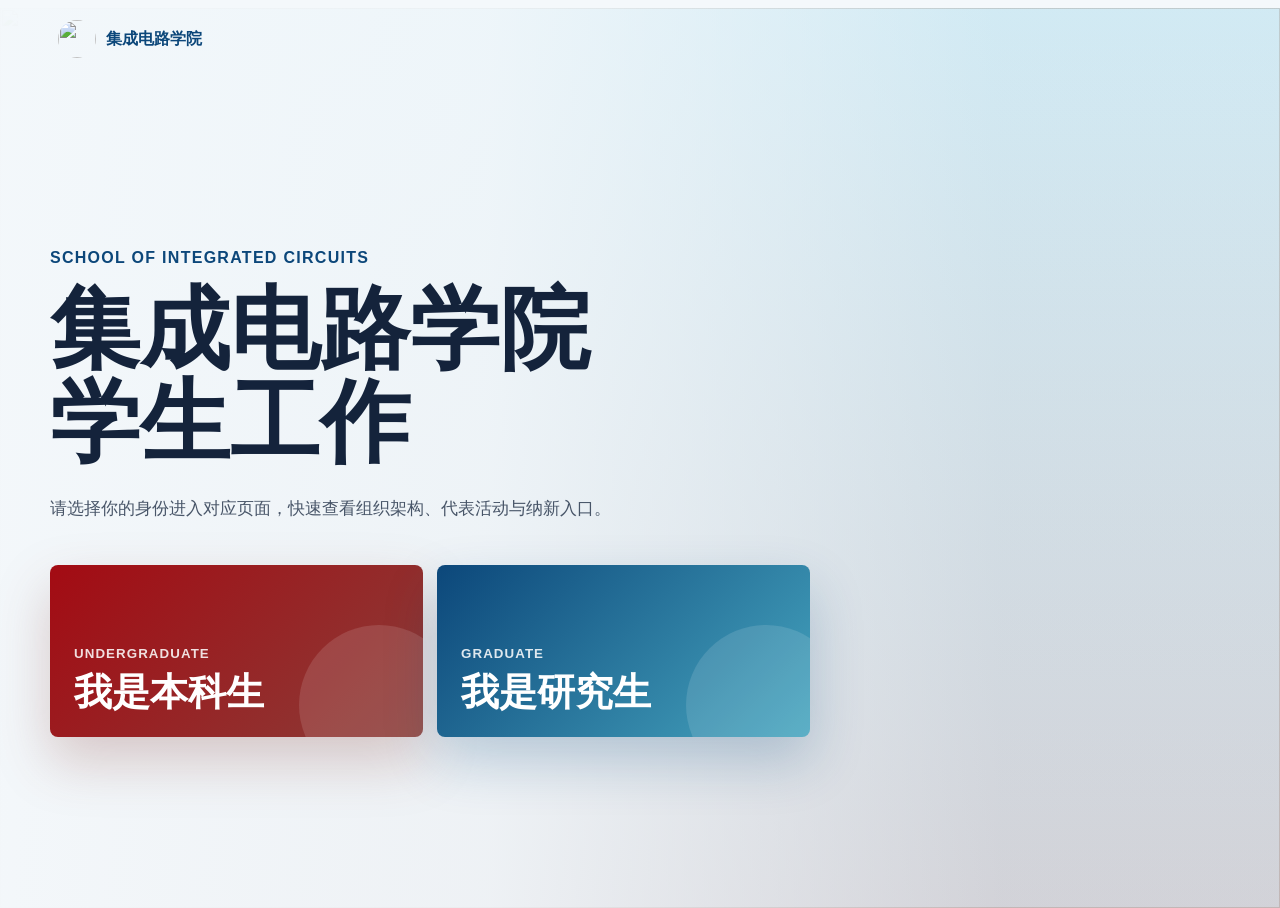
==== commit d4a918ea: "功能: 图片迁移到腾讯云COS图床，网页引用改为COS URL" ====
--- a/index.html
+++ b/index.html
@@ -4,6 +4,7 @@
   <meta charset="utf-8">
   <meta name="viewport" content="width=device-width, initial-scale=1">
   <title>集成电路学院学生工作</title>
+  <link rel="icon" type="image/png" sizes="32x32" href="https://tuchuang-1441466534.cos.ap-beijing.myqcloud.com/assets/favicon.webp">
   <meta name="description" content="山东大学集成电路学院学生工作身份入口">
   <script>
     if (new URLSearchParams(location.search).get("skipIntro") === "1") {
@@ -15,7 +16,7 @@
 <body>
   <div class="intro-screen" aria-hidden="true">
     <div class="intro-mark">
-      <img src="assets/union-emblem.png" alt="">
+      <img src="https://tuchuang-1441466534.cos.ap-beijing.myqcloud.com/assets/union-emblem.webp" alt="">
       <strong>集成电路学院学生工作</strong>
       <div class="scan-line"></div>
     </div>
@@ -23,7 +24,7 @@
 
   <nav class="site-nav" aria-label="页面导航">
     <a class="brand" href="index.html?skipIntro=1">
-      <img src="assets/union-emblem.png" alt="">
+      <img src="https://tuchuang-1441466534.cos.ap-beijing.myqcloud.com/assets/union-emblem.webp" alt="">
       <span>集成电路学院</span>
     </a>
   </nav>
@@ -31,7 +32,7 @@
   <main>
     <section class="hero identity-hero entry-hero" id="top">
       <div class="hero-bg" aria-hidden="true">
-        <img src="assets/hero-building.jpg" alt="">
+        <img src="https://tuchuang-1441466534.cos.ap-beijing.myqcloud.com/assets/hero-building.jpg" alt="">
       </div>
       <div class="hero-inner">
         <p class="intro-tag">School of Integrated Circuits</p>
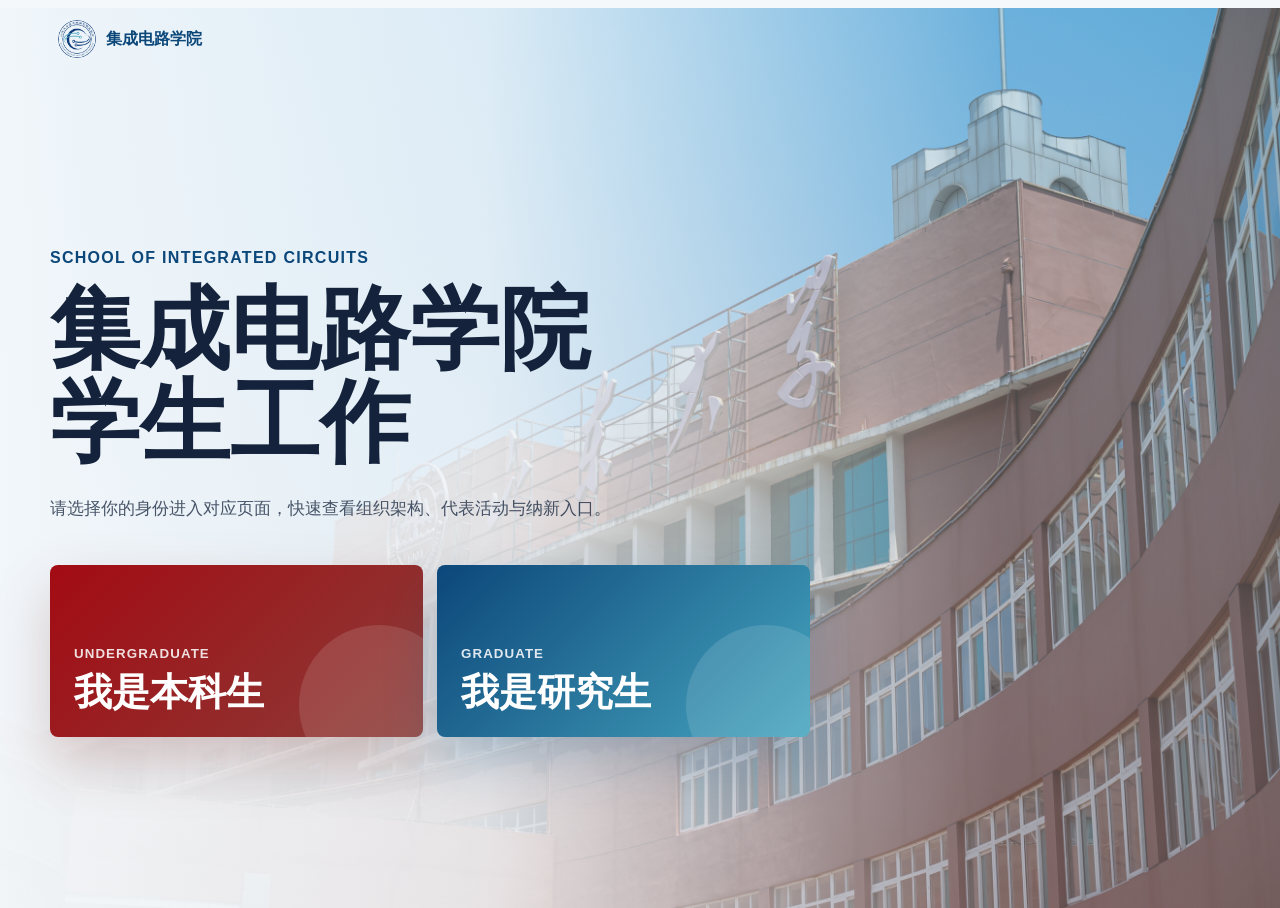
==== commit a5b2ef5f: "Add files via upload" ====
--- a/index.html
+++ b/index.html
@@ -4,7 +4,6 @@
   <meta charset="utf-8">
   <meta name="viewport" content="width=device-width, initial-scale=1">
   <title>集成电路学院学生工作</title>
-  <link rel="icon" type="image/png" sizes="32x32" href="https://tuchuang-1441466534.cos.ap-beijing.myqcloud.com/assets/favicon.webp">
   <meta name="description" content="山东大学集成电路学院学生工作身份入口">
   <script>
     if (new URLSearchParams(location.search).get("skipIntro") === "1") {
@@ -16,7 +15,7 @@
 <body>
   <div class="intro-screen" aria-hidden="true">
     <div class="intro-mark">
-      <img src="https://tuchuang-1441466534.cos.ap-beijing.myqcloud.com/assets/union-emblem.webp" alt="">
+      <img src="assets/union-emblem.png" alt="">
       <strong>集成电路学院学生工作</strong>
       <div class="scan-line"></div>
     </div>
@@ -24,7 +23,7 @@
 
   <nav class="site-nav" aria-label="页面导航">
     <a class="brand" href="index.html?skipIntro=1">
-      <img src="https://tuchuang-1441466534.cos.ap-beijing.myqcloud.com/assets/union-emblem.webp" alt="">
+      <img src="assets/union-emblem.png" alt="">
       <span>集成电路学院</span>
     </a>
   </nav>
@@ -32,7 +31,7 @@
   <main>
     <section class="hero identity-hero entry-hero" id="top">
       <div class="hero-bg" aria-hidden="true">
-        <img src="https://tuchuang-1441466534.cos.ap-beijing.myqcloud.com/assets/hero-building.jpg" alt="">
+        <img src="assets/hero-building.jpg" alt="">
       </div>
       <div class="hero-inner">
         <p class="intro-tag">School of Integrated Circuits</p>
--- a/assets/site.css
+++ b/assets/site.css
@@ -109,6 +109,19 @@
   box-shadow: 0 16px 30px rgba(136, 65, 59, 0.28);
 }
 
+.nav-links-undergraduate a:nth-child(4) {
+  background: linear-gradient(135deg, var(--red), var(--brick));
+  border-color: rgba(163, 11, 19, 0.24);
+  color: white;
+  box-shadow: 0 12px 24px rgba(136, 65, 59, 0.18);
+}
+
+.nav-links-undergraduate a:nth-child(4):hover {
+  color: white;
+  background: linear-gradient(135deg, #b20d16, var(--brick));
+  box-shadow: 0 16px 30px rgba(136, 65, 59, 0.28);
+}
+
 .nav-links-graduate a:nth-child(3) {
   background: rgba(255, 255, 255, 0.72);
   border-color: transparent;
@@ -738,13 +751,30 @@
   box-shadow: 0 14px 34px rgba(20, 35, 59, 0.07);
 }
 
-.org-join-mini img {
+.org-join-mini img,
+.org-mini-placeholder {
   width: 116px;
   aspect-ratio: 1;
-  object-fit: contain;
   border-radius: 8px;
   background: white;
   border: 1px solid rgba(12, 71, 122, 0.08);
+}
+
+.org-join-mini img {
+  object-fit: contain;
+}
+
+.org-mini-placeholder {
+  display: grid;
+  place-items: center;
+  padding: 12px;
+  text-align: center;
+  color: var(--blue);
+  font-weight: 900;
+  line-height: 1.45;
+  background:
+    linear-gradient(135deg, rgba(81, 183, 204, 0.12), rgba(163, 11, 19, 0.08)),
+    white;
 }
 
 .org-join-mini small {
@@ -776,6 +806,66 @@
   color: var(--muted);
   line-height: 1.55;
   font-size: 0.92rem;
+}
+
+.org-dept-grid {
+  display: grid;
+  grid-template-columns: repeat(3, minmax(0, 1fr));
+  gap: 10px;
+  margin: 20px 0;
+}
+
+.org-dept-grid section {
+  min-height: 164px;
+  border-radius: 8px;
+  padding: 16px;
+  background:
+    linear-gradient(135deg, rgba(255, 255, 255, 0.88), rgba(244, 248, 251, 0.78)),
+    white;
+  border: 1px solid var(--line);
+  box-shadow: 0 12px 28px rgba(20, 35, 59, 0.06);
+}
+
+.org-dept-grid strong {
+  display: inline-flex;
+  align-items: center;
+  min-height: 32px;
+  margin-bottom: 10px;
+  border-radius: 999px;
+  padding: 5px 11px;
+  background: rgba(12, 71, 122, 0.08);
+  color: var(--blue);
+  font-weight: 900;
+}
+
+.org-dept-grid p {
+  margin: 0;
+  color: var(--muted);
+  line-height: 1.68;
+  font-size: 0.92rem;
+}
+
+.org-summary-box {
+  margin-top: 18px;
+  border-radius: 8px;
+  padding: 16px 18px;
+  background:
+    radial-gradient(circle at top left, rgba(81, 183, 204, 0.14), transparent 34%),
+    rgba(255, 255, 255, 0.76);
+  border: 1px solid rgba(81, 183, 204, 0.24);
+}
+
+.org-summary-box strong {
+  display: block;
+  margin-bottom: 8px;
+  color: var(--red);
+  font-weight: 900;
+}
+
+.org-summary-box p {
+  margin: 0;
+  color: var(--muted);
+  line-height: 1.74;
 }
 
 .qr-box {
@@ -1093,7 +1183,23 @@
 }
 
 .organization-carousel {
-  --slide-width: min(70%, 420px);
+  --slide-width: min(54%, 520px);
+}
+
+.org-rich-card {
+  grid-template-columns: 1fr;
+  align-items: stretch;
+  gap: 22px;
+}
+
+.org-rich-card .photo-carousel {
+  align-self: stretch;
+  margin-top: 0;
+}
+
+.organization-carousel .carousel-track {
+  min-height: 292px;
+  padding: 36px 14px;
 }
 
 .organization-carousel-innovation {
@@ -1106,6 +1212,12 @@
   --reel-a: #294863;
   --reel-b: #5a7e8b;
   --reel-glow: rgba(120, 202, 216, 0.2);
+}
+
+.organization-carousel-youth {
+  --reel-a: #33465f;
+  --reel-b: #746f86;
+  --reel-glow: rgba(139, 172, 211, 0.2);
 }
 
 .photo-carousel::before,
@@ -1364,7 +1476,7 @@
 .org-section-list {
   display: grid;
   gap: 8px;
-  margin-top: 18px;
+  margin-top: 12px;
 }
 
 .org-section-list p {
@@ -1373,6 +1485,16 @@
   border-left: 3px solid rgba(81, 183, 204, 0.35);
 }
 
+.org-activity-note {
+  margin: 20px 0 0;
+  border-radius: 8px;
+  padding: 12px 14px;
+  background: rgba(81, 183, 204, 0.1);
+  color: var(--blue);
+  font-weight: 900;
+  line-height: 1.7;
+}
+
 .org-join-box {
   display: grid;
   align-content: start;
@@ -1403,6 +1525,177 @@
   color: var(--red);
   font-size: 1.32rem;
   font-weight: 900;
+}
+
+.team-stack {
+  gap: 28px;
+}
+
+.team-detail {
+  grid-template-columns: minmax(0, 1fr) minmax(320px, 0.74fr);
+  align-items: stretch;
+  scroll-margin-top: 140px;
+}
+
+.team-detail-featured {
+  grid-template-columns: 1fr;
+}
+
+.team-detail-featured .team-side {
+  align-content: stretch;
+}
+
+.team-detail-featured .team-carousel {
+  --slide-width: min(56%, 560px);
+}
+
+.team-detail-featured .team-carousel .carousel-track {
+  min-height: 292px;
+}
+
+.team-side {
+  min-width: 0;
+  display: grid;
+  gap: 14px;
+  align-content: start;
+}
+
+.team-side-single {
+  align-content: stretch;
+}
+
+.team-side-single .team-visual-card {
+  min-height: 100%;
+}
+
+.team-carousel {
+  --slide-width: min(74%, 430px);
+}
+
+.team-carousel-basketball {
+  --reel-a: #263f54;
+  --reel-b: #8b4642;
+  --reel-glow: rgba(163, 11, 19, 0.18);
+}
+
+.team-carousel .carousel-track {
+  min-height: 310px;
+  padding: 40px 14px;
+}
+
+.team-visual-card {
+  min-height: 220px;
+  display: grid;
+  align-content: end;
+  gap: 10px;
+  border-radius: 8px;
+  padding: 24px;
+  color: white;
+  overflow: hidden;
+  position: relative;
+  border: 1px solid rgba(255, 255, 255, 0.32);
+  box-shadow: 0 18px 42px rgba(20, 35, 59, 0.12);
+}
+
+.team-visual-card::after {
+  content: "";
+  position: absolute;
+  right: -54px;
+  bottom: -58px;
+  width: 190px;
+  aspect-ratio: 1;
+  border-radius: 50%;
+  border: 28px solid rgba(255, 255, 255, 0.13);
+}
+
+.team-visual-card small {
+  position: relative;
+  z-index: 1;
+  font-weight: 900;
+  letter-spacing: 0.08em;
+  text-transform: uppercase;
+  opacity: 0.88;
+}
+
+.team-visual-card strong {
+  position: relative;
+  z-index: 1;
+  font-size: clamp(1.45rem, 3vw, 2.15rem);
+  line-height: 1.2;
+}
+
+.team-visual-card span {
+  position: relative;
+  z-index: 1;
+  max-width: 360px;
+  line-height: 1.7;
+  opacity: 0.9;
+}
+
+.football-card {
+  background:
+    linear-gradient(135deg, rgba(12, 71, 122, 0.96), rgba(81, 183, 204, 0.78)),
+    var(--blue);
+}
+
+.table-card {
+  background:
+    linear-gradient(135deg, rgba(39, 66, 86, 0.96), rgba(136, 65, 59, 0.78)),
+    var(--brick);
+}
+
+.team-join-card {
+  display: grid;
+  grid-template-columns: 128px minmax(0, 1fr);
+  gap: 14px;
+  align-items: center;
+  border-radius: 8px;
+  padding: 14px;
+  background: rgba(255, 255, 255, 0.82);
+  border: 1px solid var(--line);
+}
+
+.team-join-card img {
+  width: 128px;
+  aspect-ratio: 1;
+  object-fit: contain;
+  border-radius: 8px;
+  background: white;
+  border: 1px solid rgba(12, 71, 122, 0.12);
+}
+
+.team-join-card small {
+  color: var(--red);
+  font-weight: 900;
+  letter-spacing: 0.06em;
+  text-transform: uppercase;
+}
+
+.team-join-card strong {
+  display: block;
+  margin: 6px 0;
+  color: var(--blue);
+  font-size: 1.18rem;
+}
+
+.team-join-card p {
+  margin: 0;
+  color: var(--muted);
+  line-height: 1.58;
+}
+
+.team-sub-join {
+  grid-template-columns: minmax(0, 1fr) minmax(420px, 0.95fr);
+}
+
+.team-join-mini-list .org-join-mini {
+  grid-template-columns: 142px minmax(0, 1fr);
+  min-height: 174px;
+}
+
+.team-join-mini-list .org-join-mini img {
+  width: 142px;
+  padding: 8px;
 }
 
 footer {
@@ -1445,11 +1738,16 @@
   }
 
   .department-detail,
-  .org-detail-card {
+  .org-detail-card,
+  .team-detail {
     grid-template-columns: 1fr;
   }
 
   .organization-dept {
+    grid-template-columns: 1fr;
+  }
+
+  .org-dept-grid {
     grid-template-columns: 1fr;
   }
 
@@ -1489,6 +1787,14 @@
 
   .org-join-box {
     max-width: 300px;
+  }
+
+  .team-sub-join {
+    grid-template-columns: 1fr;
+  }
+
+  .team-side-single .team-visual-card {
+    min-height: 220px;
   }
 }
 
@@ -1546,6 +1852,10 @@
     --slide-width: 76%;
   }
 
+  .organization-carousel .carousel-track {
+    min-height: 252px;
+  }
+
   .carousel-track {
     padding-top: 46px;
     padding-bottom: 46px;
@@ -1581,8 +1891,30 @@
     padding: 12px;
   }
 
-  .org-join-mini img {
+  .org-join-mini img,
+  .org-mini-placeholder {
     width: 96px;
+  }
+
+  .team-carousel .carousel-track {
+    min-height: 260px;
+  }
+
+  .team-join-card {
+    grid-template-columns: 104px minmax(0, 1fr);
+    padding: 12px;
+  }
+
+  .team-join-card img {
+    width: 104px;
+  }
+
+  .team-join-mini-list .org-join-mini {
+    grid-template-columns: 118px minmax(0, 1fr);
+  }
+
+  .team-join-mini-list .org-join-mini img {
+    width: 118px;
   }
 
   .join-qr,
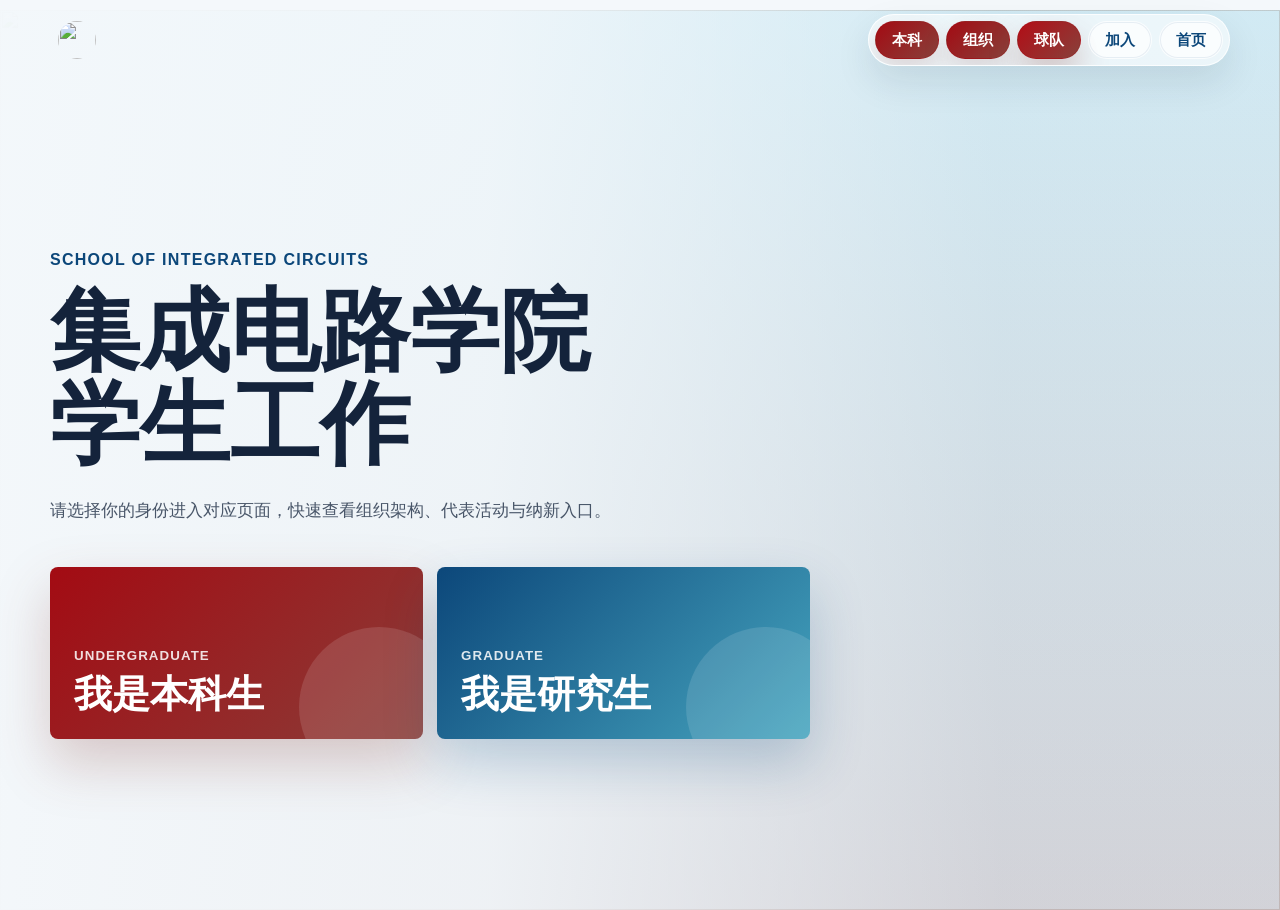
==== commit 7f72c8ab: "同步 WPH 更新：开屏 splash + 导航 brand-wordmark + nav-links" ====
--- a/index.html
+++ b/index.html
@@ -4,6 +4,7 @@
   <meta charset="utf-8">
   <meta name="viewport" content="width=device-width, initial-scale=1">
   <title>集成电路学院学生工作</title>
+  <link rel="icon" type="image/png" sizes="32x32" href="https://tuchuang-1441466534.cos.ap-beijing.myqcloud.com/assets/favicon.webp">
   <meta name="description" content="山东大学集成电路学院学生工作身份入口">
   <script>
     if (new URLSearchParams(location.search).get("skipIntro") === "1") {
@@ -14,24 +15,26 @@
 </head>
 <body>
   <div class="intro-screen" aria-hidden="true">
-    <div class="intro-mark">
-      <img src="assets/union-emblem.png" alt="">
-      <strong>集成电路学院学生工作</strong>
-      <div class="scan-line"></div>
-    </div>
+    <img class="intro-splash" src="https://tuchuang-1441466534.cos.ap-beijing.myqcloud.com/assets/intro-splash.jpg" alt="">
   </div>
 
   <nav class="site-nav" aria-label="页面导航">
     <a class="brand" href="index.html?skipIntro=1">
-      <img src="assets/union-emblem.png" alt="">
-      <span>集成电路学院</span>
+      <img src="https://tuchuang-1441466534.cos.ap-beijing.myqcloud.com/assets/brand-wordmark.webp" alt="">
     </a>
+    <div class="nav-links nav-links-underline">
+      <a href="undergraduate-home.html">本科</a>
+      <a href="organizations.html">组织</a>
+      <a href="teams.html" aria-current="page">球队</a>
+      <a href="join.html">加入</a>
+      <a href="index.html?skipIntro=1">首页</a>
+    </div>
   </nav>
 
   <main>
     <section class="hero identity-hero entry-hero" id="top">
       <div class="hero-bg" aria-hidden="true">
-        <img src="assets/hero-building.jpg" alt="">
+        <img src="https://tuchuang-1441466534.cos.ap-beijing.myqcloud.com/assets/hero-building.jpg" alt="">
       </div>
       <div class="hero-inner">
         <p class="intro-tag">School of Integrated Circuits</p>
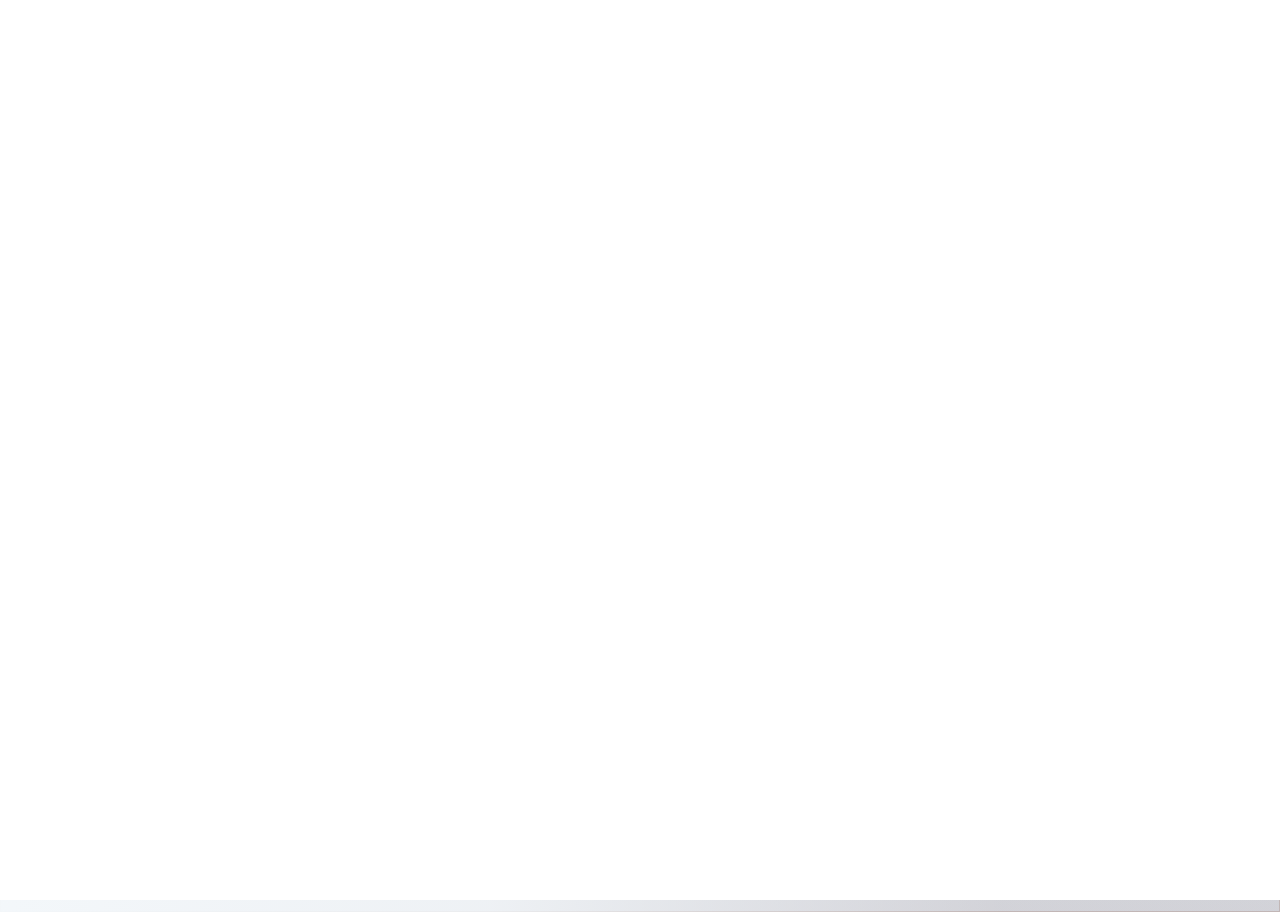
==== commit babf198e: "完全同步 WPH 原版：HTML/CSS/JS 全部替换为 WPH 原版内容，图片走 COS 图床" ====
--- a/index.html
+++ b/index.html
@@ -1,10 +1,9 @@
-<!doctype html>
+﻿<!doctype html>
 <html lang="zh-CN">
 <head>
   <meta charset="utf-8">
   <meta name="viewport" content="width=device-width, initial-scale=1">
   <title>集成电路学院学生工作</title>
-  <link rel="icon" type="image/png" sizes="32x32" href="https://tuchuang-1441466534.cos.ap-beijing.myqcloud.com/assets/favicon.webp">
   <meta name="description" content="山东大学集成电路学院学生工作身份入口">
   <script>
     if (new URLSearchParams(location.search).get("skipIntro") === "1") {
@@ -22,13 +21,6 @@
     <a class="brand" href="index.html?skipIntro=1">
       <img src="https://tuchuang-1441466534.cos.ap-beijing.myqcloud.com/assets/brand-wordmark.webp" alt="">
     </a>
-    <div class="nav-links nav-links-underline">
-      <a href="undergraduate-home.html">本科</a>
-      <a href="organizations.html">组织</a>
-      <a href="teams.html" aria-current="page">球队</a>
-      <a href="join.html">加入</a>
-      <a href="index.html?skipIntro=1">首页</a>
-    </div>
   </nav>
 
   <main>
@@ -60,3 +52,4 @@
   <script src="assets/site.js"></script>
 </body>
 </html>
+
--- a/assets/site.css
+++ b/assets/site.css
@@ -1,4 +1,4 @@
-:root {
+﻿:root {
   --bg: #f4f8fb;
   --text: #14233b;
   --muted: rgba(20, 35, 59, 0.68);
@@ -39,10 +39,10 @@
 .brand {
   display: inline-flex;
   align-items: center;
-  gap: 10px;
-  min-height: 48px;
+  gap: 12px;
+  min-height: 52px;
   border-radius: 999px;
-  padding: 6px 12px 6px 8px;
+  padding: 6px 14px 6px 8px;
   font-weight: 900;
   color: var(--blue);
   transition: transform 0.24s ease, background 0.24s ease;
@@ -54,10 +54,11 @@
 }
 
 .brand img {
-  width: 38px;
-  height: 38px;
+  width: clamp(168px, 23vw, 260px);
+  height: 42px;
   object-fit: contain;
-  border-radius: 50%;
+  object-position: left center;
+  border-radius: 0;
 }
 
 .nav-links {
@@ -339,45 +340,19 @@
   z-index: 50;
   display: grid;
   place-items: center;
-  background: #0d223b;
-  color: white;
-  animation: introOut 0.72s ease 1.72s forwards;
-}
-
-.intro-mark {
-  display: grid;
-  justify-items: center;
-  gap: 18px;
-  animation: introRise 1.35s cubic-bezier(.2, .8, .2, 1) both;
-}
-
-.intro-mark img {
-  width: 86px;
-  height: 86px;
+  padding: 24px;
+  background: white;
+  color: var(--red);
+}
+
+.intro-screen.is-hidden {
+  display: none;
+}
+
+.intro-splash {
+  width: min(520px, 72vw);
+  max-height: 84vh;
   object-fit: contain;
-  border-radius: 50%;
-  background: white;
-}
-
-.intro-mark strong {
-  font-size: clamp(1.7rem, 5vw, 3rem);
-  letter-spacing: 0;
-}
-
-.scan-line {
-  width: min(420px, 70vw);
-  height: 2px;
-  overflow: hidden;
-  background: rgba(255, 255, 255, 0.14);
-}
-
-.scan-line::after {
-  content: "";
-  display: block;
-  width: 42%;
-  height: 100%;
-  background: linear-gradient(90deg, transparent, var(--cyan), transparent);
-  animation: scan 1.08s ease-in-out infinite;
 }
 
 .skip-intro .intro-screen {
@@ -405,20 +380,6 @@
 .back-home:hover {
   transform: translateY(-2px);
   box-shadow: 0 18px 36px rgba(136, 65, 59, 0.28);
-}
-
-@keyframes introRise {
-  from { opacity: 0; transform: translateY(18px) scale(0.98); }
-  to { opacity: 1; transform: translateY(0) scale(1); }
-}
-
-@keyframes introOut {
-  to { opacity: 0; visibility: hidden; pointer-events: none; }
-}
-
-@keyframes scan {
-  from { transform: translateX(-100%); }
-  to { transform: translateX(260%); }
 }
 
 .page-hero {
@@ -700,6 +661,17 @@
   margin-bottom: 12px;
   color: var(--muted);
   line-height: 1.62;
+}
+
+.join-note,
+.join-info .join-note,
+.org-join-mini p.join-note,
+.qr-box .join-note {
+  margin: 7px 0 0;
+  color: var(--red);
+  font-size: 0.88rem;
+  font-weight: 900;
+  line-height: 1.45;
 }
 
 .join-tags {
@@ -1803,6 +1775,29 @@
     width: min(100% - 28px, 1180px);
   }
 
+  .brand {
+    gap: 8px;
+    padding: 6px 10px 6px 6px;
+  }
+
+  .brand img {
+    width: min(62vw, 210px);
+    height: 34px;
+  }
+
+  .brand span {
+    font-size: 0.9rem;
+  }
+
+  .intro-screen {
+    padding: 18px;
+  }
+
+  .intro-splash {
+    width: min(88vw, 430px);
+    max-height: 78vh;
+  }
+
   .hero-title {
     font-size: clamp(2.45rem, 12vw, 4rem);
   }
@@ -1931,3 +1926,4 @@
     padding-inline: 13px;
   }
 }
+
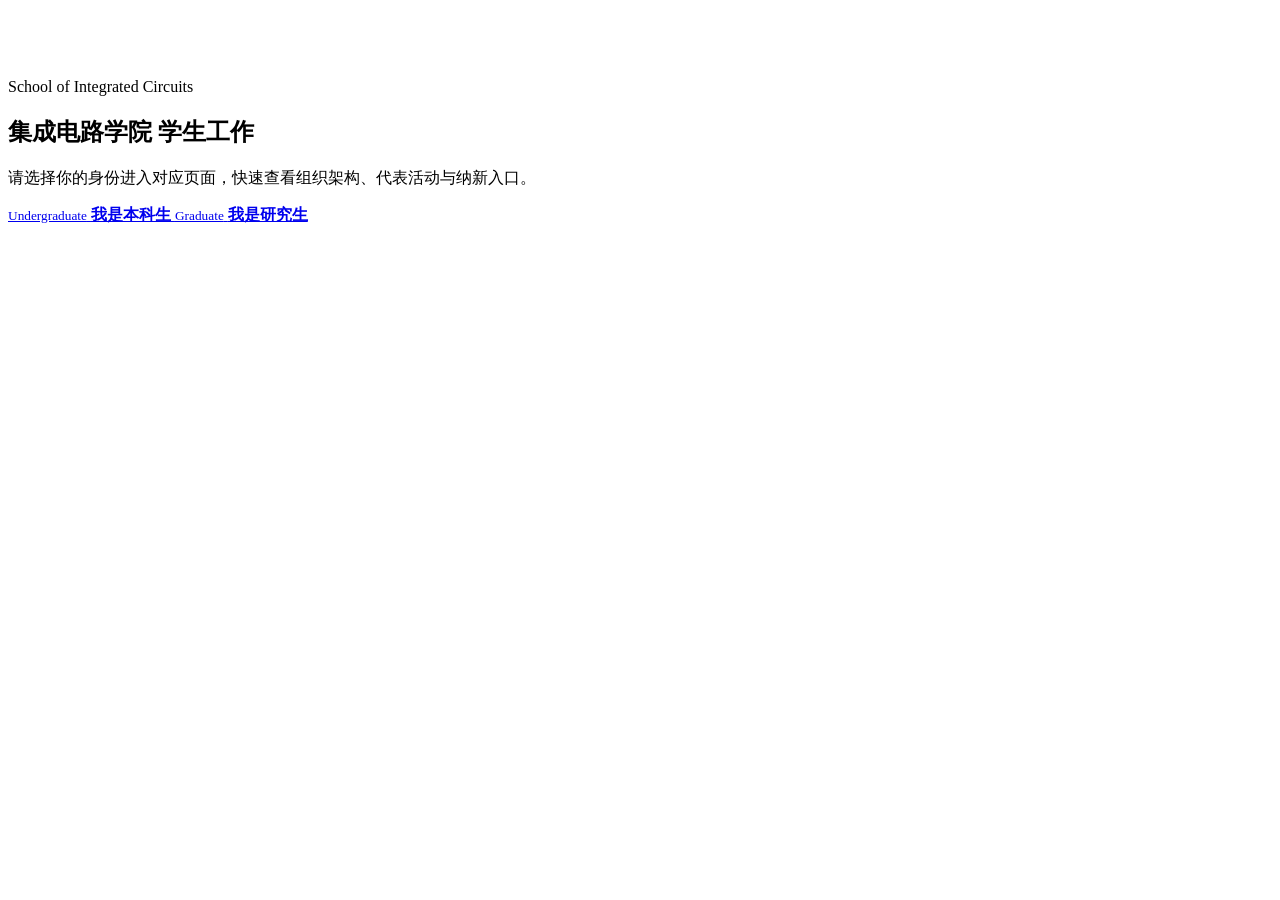
==== commit e85e5e74: "优化: SEO/懒加载/CDN/404/favicon/README/同步脚本 - 添加 meta description 到 5 个页面 - 添加 Open Graph 标签（社交分享卡片） - 非" ====
--- a/index.html
+++ b/index.html
@@ -10,23 +10,29 @@
       document.documentElement.classList.add("skip-intro");
     }
   </script>
-  <link rel="stylesheet" href="assets/site.css">
+  <link rel="stylesheet" href="https://tuchuang-1441466534.cos.ap-beijing.myqcloud.com/assets/site.css">
+  <meta property="og:title" content="集成电路学院学生工作">
+  <meta property="og:description" content="山东大学集成电路学院学生工作身份入口">
+  <meta property="og:image" content="https://tuchuang-1441466534.cos.ap-beijing.myqcloud.com/assets/brand-wordmark.webp">
+  <meta property="og:url" content="https://icstudentunion.pages.savrc3.icu/index">
+  <meta property="og:type" content="website">
+  <link rel="icon" type="image/webp" href="https://tuchuang-1441466534.cos.ap-beijing.myqcloud.com/assets/favicon.webp">
 </head>
 <body>
   <div class="intro-screen" aria-hidden="true">
-    <img class="intro-splash" src="https://tuchuang-1441466534.cos.ap-beijing.myqcloud.com/assets/intro-splash.jpg" alt="">
+    <img class="intro-splash" src="https://tuchuang-1441466534.cos.ap-beijing.myqcloud.com/assets/intro-splash.jpg" alt="" loading="eager">
   </div>
 
   <nav class="site-nav" aria-label="页面导航">
     <a class="brand" href="index.html?skipIntro=1">
-      <img src="https://tuchuang-1441466534.cos.ap-beijing.myqcloud.com/assets/brand-wordmark.webp" alt="">
+      <img src="https://tuchuang-1441466534.cos.ap-beijing.myqcloud.com/assets/brand-wordmark.webp" alt="" loading="eager">
     </a>
   </nav>
 
   <main>
     <section class="hero identity-hero entry-hero" id="top">
       <div class="hero-bg" aria-hidden="true">
-        <img src="https://tuchuang-1441466534.cos.ap-beijing.myqcloud.com/assets/hero-building.jpg" alt="">
+        <img src="https://tuchuang-1441466534.cos.ap-beijing.myqcloud.com/assets/hero-building.jpg" alt="" loading="eager">
       </div>
       <div class="hero-inner">
         <p class="intro-tag">School of Integrated Circuits</p>
@@ -49,7 +55,7 @@
     </section>
   </main>
 
-  <script src="assets/site.js"></script>
+  <script src="https://tuchuang-1441466534.cos.ap-beijing.myqcloud.com/assets/site.js"></script>
 </body>
 </html>
 
